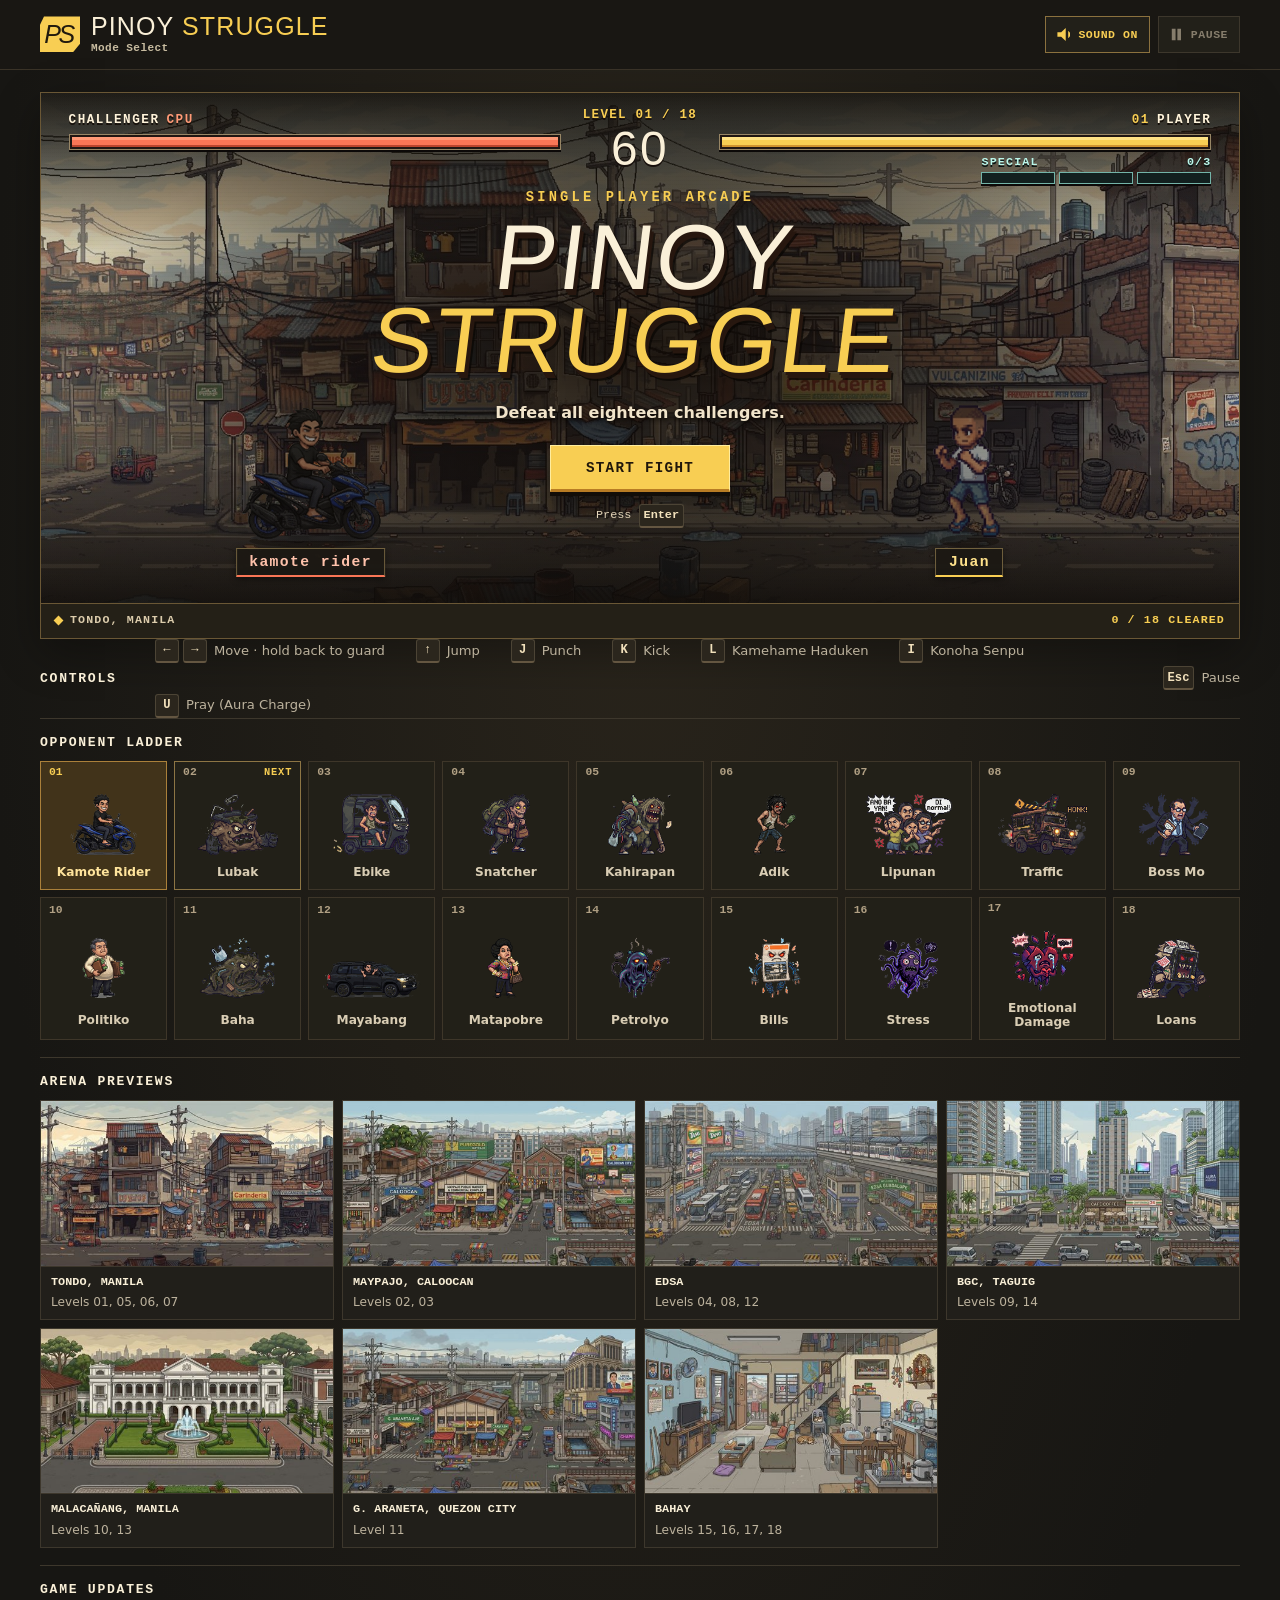
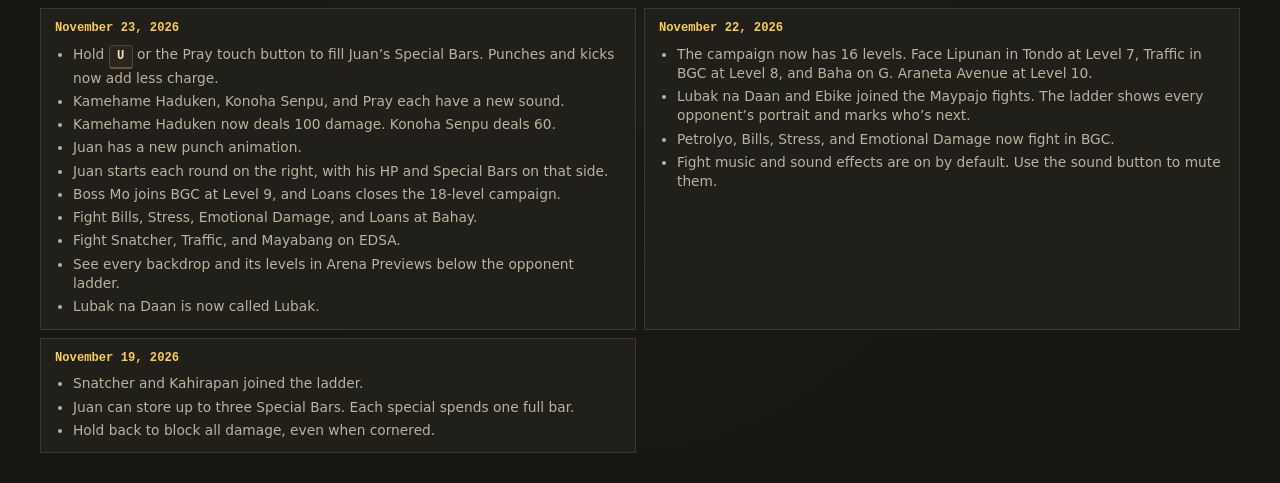
==== arena.html @ 5d008f51 "Add Survival mode and Monster and Map Dex" ====
<!doctype html>
<html lang="en">
<head>
  <meta charset="utf-8">
  <meta name="viewport" content="width=device-width, initial-scale=1">
  <meta name="theme-color" content="#171613">
  <!-- <meta name="description" content="A nine-stage arcade fighter set in Tondo, Manila."> -->
  <!-- JT-2026/11/19 - describe the ten stage campaign -->
  <!-- <meta name="description" content="A ten-stage arcade fighter set in Tondo, Manila."> -->
  <!-- JT-2026/11/19 - describe the eleven stage campaign -->
  <!-- <meta name="description" content="An eleven-stage arcade fighter set in Tondo, Manila."> -->
  <!-- JT-2026/11/22 - describe the thirteen stage campaign across metro manila -->
  <!-- <meta name="description" content="A thirteen-stage arcade fighter set in Metro Manila."> -->
  <!-- JT-2026/11/22 - describe the sixteen stage campaign -->
  <!-- <meta name="description" content="A sixteen-stage arcade fighter set in Metro Manila."> -->
  <!-- JT-2026/11/23 - describe the eighteen stage campaign -->
  <meta name="description" content="An eighteen-stage arcade fighter set in Metro Manila.">
  <!-- JT-2026/11/19 - show the new game name in the browser tab -->
  <!-- <title>Pinoy Struggle</title> -->
  <!-- JT-2026/11/23 - distinguish arena from the shared mode selection page -->
  <title>Pinoy Struggle Arena</title>
  <link rel="stylesheet" href="styles.css">
  <link rel="stylesheet" href="mode-select.css">
  <link rel="preload" as="image" href="assets/arcade/tondo_0.jpg">
  <script src="game.js" defer></script>
</head>
<body>
  <!-- JT-2026/11/19 - lay out the arcade arena, controls, and opponent ladder -->
  <header class="topbar">
    <div class="topbar-inner">
      <!-- <div class="brand"> -->
      <!-- JT-2026/11/23 - return to mode selection from the arena header -->
      <a class="brand mode-link" href="./index.html">
        <!-- JT-2026/11/19 - update the header name and initials -->
        <span class="brand-mark" aria-hidden="true">PS</span>
        <!-- <span>PINOY <strong>STRUGGLE</strong></span> -->
        <span>
          <span>PINOY <strong>STRUGGLE</strong></span>
          <span class="mode-link-label">Mode Select</span>
        </span>
      </a>
      <!-- </div> -->
      <div class="utilities">
        <!--
        <button class="utility" id="sound" type="button" aria-pressed="false">
          <span class="icon icon-sound" aria-hidden="true"></span>
          <span id="sound-label">Sound off</span>
        </button>
        -->
        <!-- JT-2026/11/22 - show sound as enabled when the game opens -->
        <button class="utility" id="sound" type="button" aria-pressed="true">
          <span class="icon icon-sound" aria-hidden="true"></span>
          <span id="sound-label">Sound on</span>
        </button>
        <button class="utility" id="pause" type="button" disabled>
          <span class="icon icon-pause" aria-hidden="true"></span>
          <span id="pause-label">Pause</span>
        </button>
      </div>
    </div>
  </header>

  <main class="arcade">
    <section class="cabinet" aria-label="Fight arena">
      <div class="arena" id="arena" data-mode="menu">
        <canvas id="fight" aria-hidden="true"></canvas>
        <div class="arena-shade" aria-hidden="true"></div>

        <div class="hud">
          <!-- <div class="fighter-hud"> -->
          <!-- JT-2026/11/23 - anchor juan's hud to his starting side -->
          <div class="fighter-hud player-hud">
            <div class="hud-heading"><span>01</span> PLAYER</div>
            <div class="health" id="player-health" role="meter" aria-label="Player health"
              aria-valuemin="0" aria-valuemax="100" aria-valuenow="100"><span></span></div>
            <!-- JT-2026/11/19 - show juan's super charge separately from his health -->
            <div class="super-hud">
              <!--
              <div class="super-label" aria-hidden="true"><span>SUPER</span><span id="super-readout">0%</span></div>
              <div class="super-meter" id="player-super" role="meter" aria-label="Juan's super charge"
                aria-valuemin="0" aria-valuemax="100" aria-valuenow="0"><span></span></div>
              -->
              <!-- JT-2026/11/19 - show three super segments and the number of casts ready -->
              <!--
              <div class="super-label" aria-hidden="true"><span>SUPER</span><span id="super-readout">0/3</span></div>
              <div class="super-meter" id="player-super" role="meter" aria-label="Juan's super charge"
              -->
              <!-- JT-2026/11/23 - rename the charge meter to special -->
              <div class="super-label" aria-hidden="true"><span>SPECIAL</span><span id="super-readout">0/3</span></div>
              <div class="super-meter" id="player-super" role="meter" aria-label="Juan's special charge"
                aria-valuemin="0" aria-valuemax="300" aria-valuenow="0">
                <span><span></span></span>
                <span><span></span></span>
                <span><span></span></span>
              </div>
            </div>
          </div>
          <div class="timer">
            <!-- <span class="stage-counter" id="stage-counter">LEVEL 01 / 09</span> -->
            <!-- JT-2026/11/19 - show the new level count in the initial hud -->
            <!-- <span class="stage-counter" id="stage-counter">LEVEL 01 / 10</span> -->
            <!-- JT-2026/11/19 - update the initial hud to eleven levels -->
            <!-- <span class="stage-counter" id="stage-counter">LEVEL 01 / 11</span> -->
            <!-- JT-2026/11/22 - start the hud at level one of thirteen -->
            <!-- <span class="stage-counter" id="stage-counter">LEVEL 01 / 13</span> -->
            <!-- JT-2026/11/22 - start the hud at level one of sixteen -->
            <!-- <span class="stage-counter" id="stage-counter">LEVEL 01 / 16</span> -->
            <!-- JT-2026/11/23 - start the hud at level one of eighteen -->
            <span class="stage-counter" id="stage-counter">LEVEL 01 / 18</span>
            <span class="seconds" id="seconds" aria-label="Seconds left">60</span>
          </div>
          <div class="fighter-hud enemy-hud">
            <div class="hud-heading">CHALLENGER <span>CPU</span></div>
            <div class="health" id="enemy-health" role="meter" aria-label="Opponent health"
              aria-valuemin="0" aria-valuemax="100" aria-valuenow="100"><span></span></div>
          </div>
        </div>

        <!-- JT-2026/11/19 - name the playable fighter juan -->
        <div class="nameplate" id="player-plate">Juan</div>
        <!-- <div class="nameplate enemy-plate" id="enemy-plate">kamote_rider</div> -->
        <!-- JT-2026/11/23 - show the readable kamote rider name before the game loads -->
        <div class="nameplate enemy-plate" id="enemy-plate">kamote rider</div>
        <div class="announcement" id="announcement" aria-hidden="true"></div>

        <div class="panel-wrap" id="panel-wrap">
          <div class="panel">
            <p class="eyebrow" id="panel-kicker">SINGLE PLAYER ARCADE</p>
            <!-- JT-2026/11/19 - show the new game name on the start screen -->
            <h1 class="panel-title" id="panel-title"><span>Pinoy</span> <strong>Struggle</strong></h1>
            <!-- <p class="panel-copy" id="panel-copy">Defeat all nine challengers.</p> -->
            <!-- JT-2026/11/19 - update the start screen objective -->
            <!-- <p class="panel-copy" id="panel-copy">Defeat all ten challengers.</p> -->
            <!-- JT-2026/11/19 - show the eleven challenger objective -->
            <!-- <p class="panel-copy" id="panel-copy">Defeat all eleven challengers.</p> -->
            <!-- JT-2026/11/22 - show the new number of challengers -->
            <!-- <p class="panel-copy" id="panel-copy">Defeat all thirteen challengers.</p> -->
            <!-- JT-2026/11/22 - show the sixteen challenger objective -->
            <!-- <p class="panel-copy" id="panel-copy">Defeat all sixteen challengers.</p> -->
            <!-- JT-2026/11/23 - show the eighteen challenger objective -->
            <p class="panel-copy" id="panel-copy">Defeat all eighteen challengers.</p>
            <button class="action-button" id="primary-action" type="button" disabled>Start fight</button>
            <p class="panel-hint" id="panel-hint">Press <kbd>Enter</kbd></p>
          </div>
        </div>
        <p class="sr-only" id="status" role="status" aria-live="polite"></p>
      </div>
      <div class="arena-strip">
        <!-- <span><i aria-hidden="true"></i> TONDO, MANILA</span> -->
        <!-- JT-2026/11/21 - show the location of the current backdrop -->
        <span><i aria-hidden="true"></i><span id="arena-location">TONDO, MANILA</span></span>
        <!-- <span id="cleared">0 / 9 CLEARED</span> -->
        <!-- JT-2026/11/19 - start progress at zero of ten cleared -->
        <!-- <span id="cleared">0 / 10 CLEARED</span> -->
        <!-- JT-2026/11/19 - initialize campaign progress for eleven opponents -->
        <!-- <span id="cleared">0 / 11 CLEARED</span> -->
        <!-- JT-2026/11/22 - initialize progress for thirteen opponents -->
        <!-- <span id="cleared">0 / 13 CLEARED</span> -->
        <!-- JT-2026/11/22 - initialize progress for sixteen opponents -->
        <!-- <span id="cleared">0 / 16 CLEARED</span> -->
        <!-- JT-2026/11/23 - initialize progress for eighteen opponents -->
        <span id="cleared">0 / 18 CLEARED</span>
      </div>
    </section>

    <section class="control-deck" aria-label="Game controls">
      <h2>Controls</h2>
      <ul class="key-guide">
        <!-- <li><kbd>←</kbd><kbd>→</kbd><span>Move</span></li> -->
        <!-- <li><kbd>↓</kbd><span>Guard</span></li> -->
        <!-- JT-2026/11/19 - show how movement activates guard -->
        <!-- <li><kbd>←</kbd><kbd>→</kbd><span>Move · back to guard</span></li> -->
        <!-- JT-2026/11/19 - tell keyboard players to hold back for guard -->
        <li><kbd>←</kbd><kbd>→</kbd><span>Move · hold back to guard</span></li>
        <li><kbd>↑</kbd><span>Jump</span></li>
        <li><kbd>J</kbd><span>Punch</span></li>
        <li><kbd>K</kbd><span>Kick</span></li>
        <!-- JT-2026/11/19 - list the special attack keys -->
        <!-- <li><kbd>L</kbd><span>Hadouken</span></li> -->
        <!-- <li><kbd>I</kbd><span>Shoryuken</span></li> -->
        <!-- JT-2026/11/19 - use the new special names in the keyboard controls -->
        <!-- <li><kbd>L</kbd><span>Energy Wave</span></li> -->
        <!-- <li><kbd>I</kbd><span>Super Upper Cut</span></li> -->
        <!-- JT-2026/11/23 - name the specials kamehame haduken and konoha senpu -->
        <li><kbd>L</kbd><span>Kamehame Haduken</span></li>
        <li><kbd>I</kbd><span>Konoha Senpu</span></li>
        <!-- JT-2026/11/23 - label the keyboard charge action as pray -->
        <li><kbd>U</kbd><span>Pray (Aura Charge)</span></li>
      </ul>
      <span class="pause-guide"><kbd>Esc</kbd> Pause</span>
      <div class="touch-controls" id="touch-controls" aria-label="Touch controls">
        <div class="touch-group">
          <button type="button" data-input="left" aria-label="Move left">←</button>
          <button type="button" data-input="right" aria-label="Move right">→</button>
          <button type="button" data-input="jump" aria-label="Jump">↑</button>
          <!-- JT-2026/11/23 - show pray with its aura charge description on touch screens -->
          <button type="button" data-input="auraCharge">Pray<br><small>(Aura Charge)</small></button>
        </div>
        <div class="touch-group">
          <!-- <button type="button" data-input="guard">Guard</button> -->
          <!-- JT-2026/11/19 - put both specials on the touch attack pad -->
          <button type="button" data-input="light">Punch</button>
          <button type="button" data-input="heavy">Kick</button>
          <!-- <button type="button" data-input="hadouken">Hadouken</button> -->
          <!-- <button type="button" data-input="shoryuken">Shoryuken</button> -->
          <!-- JT-2026/11/19 - use the new special names on the touch attack pad -->
          <!-- <button type="button" data-input="energyWave">Energy Wave</button> -->
          <!-- <button type="button" data-input="superUpperCut">Super Upper Cut</button> -->
          <!-- JT-2026/11/23 - fit the renamed specials on the touch buttons -->
          <button type="button" data-input="energyWave">Kamehame<br>Haduken</button>
          <button type="button" data-input="superUpperCut">Konoha<br>Senpu</button>
        </div>
        <!-- JT-2026/11/19 - explain guard on touch screens -->
        <!-- <p class="touch-hint">Move away from your opponent to guard.</p> -->
        <!-- JT-2026/11/19 - explain how to charge super on touch screens -->
        <!-- <p class="touch-hint">Move away to guard. Land punches and kicks to charge Super.</p> -->
        <!-- JT-2026/11/19 - explain hold back guard and super charge to touch players -->
        <!-- <p class="touch-hint">Hold back to guard, even at the wall. Land punches and kicks to charge Super.</p> -->
        <!-- JT-2026/11/23 - explain both ways to charge super on touch screens -->
        <p class="touch-hint">Hold back to guard, even at the wall. Hold Pray to fill the Special meter. Punches and kicks add a small amount.</p>
      </div>
    </section>

    <section class="ladder" aria-labelledby="ladder-title">
      <h2 id="ladder-title">Opponent ladder</h2>
      <ol id="roster" class="roster"></ol>
    </section>

    <!-- JT-2026/11/23 - place the arena previews between the ladder and game updates -->
    <section class="arena-previews" aria-labelledby="arena-previews-title">
      <h2 id="arena-previews-title">Arena Previews</h2>
      <ul id="arena-gallery" class="arena-gallery"></ul>
    </section>

    <!-- JT-2026/11/22 - show players the latest game changes below the ladder -->
    <section class="game-updates" aria-labelledby="updates-title">
      <h2 id="updates-title">Game Updates</h2>
      <div class="update-entries">
        <!-- JT-2026/11/23 - announce the hero and opponent updates -->
        <article class="update-entry">
          <h3><time datetime="2026-11-23">November 23, 2026</time></h3>
          <ul>
            <li>Hold <kbd>U</kbd> or the Pray touch button to fill Juan’s Special Bars. Punches and kicks now add less charge.</li>
            <li>Kamehame Haduken, Konoha Senpu, and Pray each have a new sound.</li>
            <li>Kamehame Haduken now deals 100 damage. Konoha Senpu deals 60.</li>
            <li>Juan has a new punch animation.</li>
            <li>Juan starts each round on the right, with his HP and Special Bars on that side.</li>
            <li>Boss Mo joins BGC at Level 9, and Loans closes the 18-level campaign.</li>
            <li>Fight Bills, Stress, Emotional Damage, and Loans at Bahay.</li>
            <li>Fight Snatcher, Traffic, and Mayabang on EDSA.</li>
            <li>See every backdrop and its levels in Arena Previews below the opponent ladder.</li>
            <li>Lubak na Daan is now called Lubak.</li>
          </ul>
        </article>
        <article class="update-entry">
          <h3><time datetime="2026-11-22">November 22, 2026</time></h3>
          <ul>
            <li>The campaign now has 16 levels. Face Lipunan in Tondo at Level 7, Traffic in BGC at Level 8, and Baha on G. Araneta Avenue at Level 10.</li>
            <li>Lubak na Daan and Ebike joined the Maypajo fights. The ladder shows every opponent’s portrait and marks who’s next.</li>
            <li>Petrolyo, Bills, Stress, and Emotional Damage now fight in BGC.</li>
            <li>Fight music and sound effects are on by default. Use the sound button to mute them.</li>
          </ul>
        </article>
        <article class="update-entry">
          <h3><time datetime="2026-11-19">November 19, 2026</time></h3>
          <ul>
            <li>Snatcher and Kahirapan joined the ladder.</li>
            <!-- <li>Land punches and kicks to fill up to three Super Bars. Energy Wave and Super Upper Cut each spend one full bar.</li> -->
            <!-- JT-2026/11/23 - describe the three bar update with the current controls -->
            <li>Juan can store up to three Special Bars. Each special spends one full bar.</li>
            <li>Hold back to block all damage, even when cornered.</li>
          </ul>
        </article>
      </div>
    </section>
  </main>
</body>
</html>
---- styles.css ----
/* JT-2026/11/19 - style the arcade cabinet, match hud, and responsive controls */
:root {
  color-scheme: dark;
  --page: #171613;
  --surface: #211f1a;
  --line: #3d372c;
  --yellow: #f8ce53;
  --paper: #faf0d8;
  --muted: #bcb29d;
  --red: #fa7656;
  --display: Impact, "Arial Narrow", "Franklin Gothic Demi Cond", sans-serif;
  --mono: "Cascadia Mono", "SFMono-Regular", Consolas, monospace;
}

*, *::before, *::after { box-sizing: border-box; }
[hidden] { display: none !important; }

body {
  min-width: 300px;
  margin: 0;
  background: radial-gradient(ellipse at 50% 25%, #29241b, transparent 72%), var(--page);
  color: var(--paper);
  font: 400 16px/1.4 "Segoe UI", system-ui, sans-serif;
}

button { color: inherit; font: inherit; cursor: pointer; }
button:disabled { cursor: default; }
button:focus-visible { outline: 2px solid var(--paper); outline-offset: 4px; }

.sr-only {
  position: absolute;
  width: 1px;
  height: 1px;
  overflow: hidden;
  clip-path: inset(50%);
  white-space: nowrap;
}

.topbar { border-bottom: 1px solid #3a3327; background: #191713; }
.topbar-inner, .arcade { width: min(100% - 80px, 1320px); margin-inline: auto; }
.topbar-inner {
  min-height: 69px;
  display: flex;
  align-items: center;
  justify-content: space-between;
  gap: 12px;
}

.brand {
  display: flex;
  align-items: center;
  gap: 11px;
  font: 400 25px/1 var(--display);
  letter-spacing: .045em;
}

.brand strong { color: var(--yellow); font-weight: inherit; }
.brand-mark {
  display: grid;
  place-items: center;
  width: 40px;
  height: 36px;
  padding-right: 3px;
  background: var(--yellow);
  color: #211a0e;
  clip-path: polygon(10% 0, 100% 0, 100% 76%, 82% 100%, 0 100%, 0 23%);
  font-style: italic;
  letter-spacing: -.1em;
}

.utilities { display: flex; gap: 8px; }
.utility {
  min-height: 37px;
  display: flex;
  align-items: center;
  gap: 8px;
  padding: 0 11px;
  border: 1px solid var(--line);
  background: #222019;
  color: var(--paper);
  font: 700 .72rem/1 var(--mono);
  letter-spacing: .045em;
  text-transform: uppercase;
}

.utility:hover:not(:disabled), .utility[aria-pressed="true"] { border-color: #8b713e; color: var(--yellow); }
.utility:disabled { color: #867d6c; }
.icon { display: inline-block; width: 13px; height: 13px; flex: none; background: currentColor; }
.icon-pause { clip-path: polygon(15% 5%, 44% 5%, 44% 95%, 15% 95%, 15% 5%, 58% 5%, 86% 5%, 86% 95%, 58% 95%, 58% 5%); }
.icon-sound { clip-path: polygon(0 32%, 29% 32%, 70% 0, 70% 100%, 29% 68%, 0 68%); }
#sound[aria-pressed="true"] .icon-sound {
  clip-path: polygon(0 32%, 29% 32%, 64% 0, 64% 100%, 29% 68%, 0 68%, 0 32%, 83% 21%, 100% 40%, 100% 60%, 83% 79%, 83% 21%);
}

.arcade { padding-block: 22px 30px; }
.cabinet { border: 1px solid #6a5735; box-shadow: 0 14px 42px #0005; }
.arena {
  position: relative;
  isolation: isolate;
  overflow: hidden;
  aspect-ratio: 2.35;
  background: #29251d url("assets/arcade/tondo_0.jpg") center center / cover no-repeat;
  container-type: inline-size;
}

/* JT-2026/11/21 - show the malacaniang image for its assigned opponents */
.arena[data-backdrop="malacaniang"] {
  background-image: url("assets/arcade/malacaniang_0.jpg"), url("assets/arcade/tondo_0.jpg");
}

/* JT-2026/11/22 - keep the maypajo road visible at the fighters' feet */
.arena[data-backdrop="maypajo"] {
  background-image: url("assets/arcade/maypajo_0.jpg"), url("assets/arcade/tondo_0.jpg");
  background-position: center bottom, center center;
}

/* JT-2026/11/22 - align the bgc street beneath the fighters */
.arena[data-backdrop="bgc"] {
  background-image: url("assets/arcade/bgc_0.jpg"), url("assets/arcade/tondo_0.jpg");
  background-position: center bottom, center center;
}

/* JT-2026/11/22 - position the g araneta road under the fighters */
.arena[data-backdrop="g_araneta"] {
  background-image: url("assets/arcade/g_araneta_0.jpg"), url("assets/arcade/tondo_0.jpg");
  background-position: center bottom, center center;
}

/* JT-2026/11/23 - keep the floor visible for fights at bahay */
.arena[data-backdrop="bahay"] {
  background-image: url("assets/arcade/bahay_0.jpg"), url("assets/arcade/tondo_0.jpg");
  background-position: center bottom, center center;
}

/* JT-2026/11/23 - anchor the edsa roadway beneath the fighters */
.arena[data-backdrop="edsa"] {
  background-image: url("assets/arcade/edsa_0.jpg"), url("assets/arcade/tondo_0.jpg");
  background-position: center bottom, center center;
}

#fight, .arena-shade, .panel-wrap { position: absolute; inset: 0; width: 100%; height: 100%; }
#fight { display: block; }
.arena-shade {
  pointer-events: none;
  background: linear-gradient(#120e09e8 0%, #120e09ad 9%, transparent 31%, transparent 70%, #100d0adf 100%);
}

.arena-shade::after {
  content: "";
  position: absolute;
  inset: 0;
  background: repeating-linear-gradient(transparent 0 3px, #1210091a 4px);
  opacity: .42;
}

.hud {
  position: absolute;
  z-index: 2;
  inset: 16px clamp(13px, 2.3cqw, 32px) auto;
  display: grid;
  grid-template-columns: minmax(0, 1fr) auto minmax(0, 1fr);
  gap: clamp(8px, 1.8cqw, 25px);
  align-items: start;
  pointer-events: none;
}

.fighter-hud { padding-top: 5px; }
/* JT-2026/11/23 - align the hud with the fighters' starting sides */
.hud > .enemy-hud { order: -1; }
.hud > .player-hud { order: 1; }
.hud-heading {
  display: flex;
  align-items: center;
  gap: 7px;
  margin-bottom: 7px;
  color: #fff4db;
  font: 800 .79rem/1 var(--mono);
  letter-spacing: .12em;
  text-shadow: 0 2px #17110b;
}

.hud-heading span { color: var(--yellow); }
/* .enemy-hud .hud-heading { justify-content: flex-end; } */
/* JT-2026/11/23 - align the player label with the right edge */
.player-hud .hud-heading { justify-content: flex-end; }
.enemy-hud .hud-heading span { color: #ff9a77; }

.health {
  height: clamp(12px, 1.38cqw, 19px);
  padding: 2px;
  border: 1px solid #d9c292a6;
  background: #201612;
  box-shadow: 0 2px 0 #0c0908;
}

.health > span {
  display: block;
  width: 100%;
  height: 100%;
  background: linear-gradient(#ffe285 0 27%, #f8ce53 27% 80%, #cf9330 80% 100%);
  transform: scaleX(var(--hp, 1));
  /* transform-origin: left center; */
  /* JT-2026/11/23 - anchor juan's health fill to the right edge */
  transform-origin: right center;
  transition: transform .15s linear;
}

.enemy-hud .health > span {
  background: linear-gradient(#ff9a77 0 27%, #fa7656 27% 80%, #ba452e 80% 100%);
  /* transform-origin: right center; */
  /* JT-2026/11/23 - anchor the opponent's health fill to the left edge */
  transform-origin: left center;
}

/* JT-2026/11/19 - distinguish super charge from health and highlight a full bar */
/* .super-hud { width: min(100%, 230px); margin-top: 7px; } */
/* JT-2026/11/23 - line up juan's super meter with his health bar */
.super-hud { width: min(100%, 230px); margin-top: 7px; margin-inline-start: auto; }
.super-label {
  display: flex;
  justify-content: space-between;
  gap: 5px;
  margin-bottom: 3px;
  color: #bbf7eb;
  font: 800 clamp(.56rem, 1cqw, .73rem)/1 var(--mono);
  letter-spacing: .1em;
  text-shadow: 0 2px #091514;
}

/*
.super-meter {
  height: clamp(8px, 1cqw, 13px);
  padding: 1px;
  border: 1px solid #73b4a8;
  background: #12201f;
  box-shadow: 0 2px 0 #0c0908;
}

.super-meter > span {
  display: block;
  height: 100%;
  background: linear-gradient(#c9fff0 0 32%, #4cddcb 32% 82%, #188f88 82% 100%);
  transform: scaleX(var(--super, 0));
  transform-origin: left center;
  transition: transform .15s linear;
}

.super-meter[aria-valuenow="100"] { border-color: #c9fff0; box-shadow: 0 0 9px #4cddcb99; }
*/
/* JT-2026/11/19 - show three independently filled segments in juan's super meter */
.super-meter {
  display: grid;
  grid-template-columns: repeat(3, minmax(0, 1fr));
  gap: 4px;
  height: clamp(8px, 1cqw, 13px);
}

.super-meter > span {
  --segment-offset: 0;
  padding: 1px;
  border: 1px solid #73b4a8;
  background: #12201f;
  box-shadow: 0 2px 0 #0c0908;
}

.super-meter > span:nth-child(2) { --segment-offset: 1; }
.super-meter > span:nth-child(3) { --segment-offset: 2; }

.super-meter > span > span {
  display: block;
  height: 100%;
  background: linear-gradient(#c9fff0 0 32%, #4cddcb 32% 82%, #188f88 82% 100%);
  transform: scaleX(clamp(0, calc(var(--super, 0) - var(--segment-offset)), 1));
  transform-origin: left center;
  transition: transform .15s linear;
}

.super-meter[aria-valuenow="300"] > span { border-color: #c9fff0; box-shadow: 0 0 9px #4cddcb99; }

.timer {
  min-width: clamp(69px, 8cqw, 108px);
  text-align: center;
  font-variant-numeric: tabular-nums;
  text-shadow: 0 2px #18100c;
}

.stage-counter {
  display: block;
  color: var(--yellow);
  font: 700 clamp(.57rem, 1.05cqw, .82rem)/1.1 var(--mono);
  letter-spacing: .1em;
  white-space: nowrap;
}

.seconds {
  display: block;
  margin-top: 2px;
  color: var(--paper);
  font: 400 clamp(27px, 4cqw, 52px)/1 var(--display);
  letter-spacing: .05em;
}

.seconds.urgent { color: #ff9473; }
.nameplate {
  position: absolute;
  z-index: 2;
  bottom: 5%;
  left: var(--position);
  transform: translateX(-50%);
  width: max-content;
  max-width: 45%;
  /* --position: 23%; */
  /* JT-2026/11/23 - show juan's nameplate on the right before gameplay starts */
  --position: 77%;
  border: 1px solid #71613e;
  border-bottom: 2px solid var(--yellow);
  padding: .33em .85em;
  background: #1c1813ec;
  box-shadow: 0 2px 7px #0007;
  color: #ffe28b;
  font: 700 clamp(.65rem, 1.26cqw, .92rem)/1.15 var(--mono);
  letter-spacing: .095em;
  text-align: center;
  pointer-events: none;
}

/* .enemy-plate { --position: 77%; border-bottom-color: var(--red); color: #ffc2ab; } */
/* JT-2026/11/23 - show the opponent's nameplate on the left before gameplay starts */
.enemy-plate { --position: 23%; border-bottom-color: var(--red); color: #ffc2ab; }
.panel-wrap {
  z-index: 1;
  display: grid;
  place-items: center;
  padding: 56px 8px 32px;
  background: radial-gradient(ellipse at 50% 50%, #100a05e0 3%, #120e089c 38%, #120e0830 68%, #120e0814);
}

.panel { text-align: center; }
.eyebrow {
  margin: 0 0 11px;
  color: var(--yellow);
  font: 700 clamp(.6rem, 1.2cqw, .86rem)/1 var(--mono);
  letter-spacing: .23em;
}

.panel-title {
  margin: 0;
  color: var(--paper);
  font: 400 clamp(35px, 7.7cqw, 103px)/.9 var(--display);
  letter-spacing: .025em;
  text-transform: uppercase;
  transform: skewX(-7deg);
  text-shadow: 2px 3px #27170f, 4px 6px #27170f, 6px 8px #080603b5;
}

.panel-title span, .panel-title strong { display: block; }
.panel-title strong { color: var(--yellow); font-weight: inherit; }
.panel-copy { margin: 20px 0 21px; color: #f1e4ca; font-weight: 600; text-shadow: 0 2px 4px #090602; }
.action-button {
  min-width: 180px;
  min-height: 47px;
  border: 1px solid #ffed9e;
  border-bottom: 3px solid #b87c24;
  padding: 0 24px;
  background: var(--yellow);
  color: #20170b;
  box-shadow: 0 4px 0 #120d08, 0 8px 24px #0006;
  font: 900 .89rem/1 var(--mono);
  letter-spacing: .09em;
  text-transform: uppercase;
}

.action-button:hover:not(:disabled) { background: #ffe186; }
.action-button:active:not(:disabled) { transform: translateY(2px); box-shadow: 0 2px 0 #120d08; }
.action-button:disabled { filter: saturate(.2); }
.panel-hint { margin: 12px 0 0; color: #e6d8bb; font: .74rem/1 var(--mono); }
.panel-hint kbd { font-size: inherit; }
.arena:not([data-mode="menu"]) .panel-title { font-size: clamp(29px, 6.1cqw, 80px); }

.announcement {
  position: absolute;
  z-index: 3;
  top: 44%;
  left: 50%;
  color: var(--yellow);
  font: 400 clamp(37px, 7.2cqw, 101px)/1 var(--display);
  text-shadow: 3px 4px #321b0c, 6px 7px #0d0a08;
  transform: translate(-50%, -50%) skewX(-8deg);
  white-space: nowrap;
  pointer-events: none;
}

.arena-strip {
  position: relative;
  display: flex;
  justify-content: space-between;
  align-items: center;
  gap: 12px;
  min-height: 35px;
  padding: 0 14px;
  border-top: 1px solid #6a5735;
  background: #242017;
  color: #dcccac;
  font: 700 .73rem/1 var(--mono);
  letter-spacing: .095em;
}

.arena-strip > span:first-child { display: flex; align-items: center; gap: 8px; }
.arena-strip i { width: 7px; height: 7px; transform: rotate(45deg); background: var(--yellow); }
.arena-strip > span:last-child { color: var(--yellow); }
.control-deck {
  display: flex;
  align-items: center;
  gap: clamp(18px, 3vw, 48px);
  min-height: 63px;
  border-bottom: 1px solid var(--line);
}

/*
.control-deck h2, .ladder h2 {
  margin: 0;
  font: 800 .82rem/1 var(--mono);
  letter-spacing: .13em;
  text-transform: uppercase;
}
*/
/* JT-2026/11/22 - match the game updates heading to the existing section labels */
/*
.control-deck h2, .ladder h2, .game-updates h2 {
  margin: 0;
  font: 800 .82rem/1 var(--mono);
  letter-spacing: .13em;
  text-transform: uppercase;
}
*/
/* JT-2026/11/23 - match the arena previews heading to the existing sections */
.control-deck h2, .ladder h2, .arena-previews h2, .game-updates h2 {
  margin: 0;
  font: 800 .82rem/1 var(--mono);
  letter-spacing: .13em;
  text-transform: uppercase;
}

.key-guide, .roster { list-style: none; margin: 0; padding: 0; }
.key-guide { display: flex; flex-wrap: wrap; gap: clamp(14px, 2.4vw, 31px); }
.key-guide li, .pause-guide {
  display: flex;
  align-items: center;
  gap: 4px;
  color: var(--muted);
  font-size: .82rem;
}

.key-guide li span, .pause-guide { gap: 7px; }
.key-guide li span { margin-left: 3px; }
.pause-guide { margin-left: auto; }
kbd {
  display: inline-grid;
  min-width: 24px;
  min-height: 24px;
  place-items: center;
  padding: 2px 4px;
  border: 1px solid #4c4435;
  border-bottom: 2px solid #645641;
  border-radius: 3px;
  background: #2b261d;
  color: #f2e1bc;
  font: 700 .76rem/1 var(--mono);
}

.touch-controls { display: none; }

/* JT-2026/11/22 - keep dated update entries readable across screen sizes */
/* .game-updates { margin-top: 17px; padding-top: 17px; border-top: 1px solid var(--line); } */
/* .game-updates h2 { margin-bottom: 12px; } */
/* JT-2026/11/23 - separate the preview gallery and updates with matching spacing */
.arena-previews, .game-updates { margin-top: 17px; padding-top: 17px; border-top: 1px solid var(--line); }
.arena-previews h2, .game-updates h2 { margin-bottom: 12px; }
.update-entries {
  display: grid;
  grid-template-columns: repeat(auto-fit, minmax(min(100%, 25rem), 1fr));
  gap: 8px;
}
.update-entry {
  border: 1px solid var(--line);
  padding: 12px 14px;
  background: var(--surface);
}
.update-entry h3 { margin: 0; color: var(--yellow); font: 700 .76rem/1.3 var(--mono); }
.update-entry ul { margin: 8px 0 0; padding-inline-start: 18px; color: var(--muted); font-size: .86rem; }
.update-entry li + li { margin-top: 4px; }

/* JT-2026/11/23 - keep arena thumbnails and level captions readable on phones and desktops */
.arena-gallery {
  display: grid;
  grid-template-columns: repeat(auto-fill, minmax(min(42%, 15rem), 1fr));
  gap: 8px;
  margin: 0;
  padding: 0;
  list-style: none;
}
.arena-gallery li { border: 1px solid var(--line); background: var(--surface); }
.arena-gallery img { display: block; width: 100%; height: auto; aspect-ratio: 16 / 9; }
.arena-caption { padding: 8px 10px; border-top: 1px solid var(--line); }
.arena-caption h3 { margin: 0; color: var(--paper); font: 700 .74rem/1.3 var(--mono); }
.arena-caption p { margin: 4px 0 0; color: var(--muted); font-size: .76rem; }

.ladder { padding-top: 17px; }
.ladder h2 { margin-bottom: 12px; }
/* .roster { display: grid; grid-template-columns: repeat(9, minmax(0, 1fr)); gap: 5px; } */
/* JT-2026/11/19 - fit all ten levels in the desktop ladder */
/* .roster { display: grid; grid-template-columns: repeat(10, minmax(0, 1fr)); gap: 5px; } */
/* JT-2026/11/19 - fit eleven levels in the desktop ladder */
/*
.roster { display: grid; grid-template-columns: repeat(11, minmax(0, 1fr)); gap: 5px; }
.roster li {
  display: grid;
  grid-template-columns: auto 1fr;
  align-items: center;
  gap: 6px;
  min-height: 43px;
  border: 1px solid #3e3629;
  padding: 6px 8px;
  background: #222018;
  color: #d9cdb4;
  font-size: .76rem;
  font-weight: 700;
  line-height: 1.1;
}

.roster .level-number { color: #b1a084; font: 700 .71rem/1 var(--mono); }
.roster-name { text-transform: capitalize; }
*/
/* JT-2026/11/22 - give each opponent a readable portrait card */
/* .roster { display: grid; grid-template-columns: repeat(7, minmax(0, 1fr)); gap: 7px; } */
/* JT-2026/11/22 - fit sixteen portraits in two desktop rows */
/* .roster { display: grid; grid-template-columns: repeat(8, minmax(0, 1fr)); gap: 7px; } */
/* JT-2026/11/23 - fit eighteen opponents in two desktop rows */
.roster { display: grid; grid-template-columns: repeat(9, minmax(0, 1fr)); gap: 7px; }
.roster li {
  display: grid;
  align-items: center;
  gap: 5px;
  border: 1px solid #3e3629;
  padding: 5px 8px 9px;
  background: #222018;
  color: #d9cdb4;
  font: 700 .76rem/1.15 "Segoe UI", system-ui, sans-serif;
  text-align: center;
}

.roster .level-number {
  justify-self: start;
  color: #b1a084;
  font: 700 .71rem/1 var(--mono);
}

.roster-preview {
  display: block;
  width: 100%;
  height: clamp(50px, 7vw, 78px);
  object-fit: contain;
  object-position: center bottom;
}

.roster-name { text-transform: capitalize; }
.roster-next {
  display: none;
  color: var(--yellow);
  font: 700 .65rem/1 var(--mono);
  text-transform: uppercase;
  letter-spacing: .08em;
}

.roster li.is-next { border-color: #8d7544; }
.roster li.is-next .roster-next { display: block; grid-row: 1; grid-column: 1; justify-self: end; }
.roster li .level-number { grid-row: 1; grid-column: 1; }
.roster li[aria-current="step"] { border-color: #aa803a; background: #41331a; color: #ffe49c; }
.roster li[aria-current="step"] .level-number, .roster li.is-cleared .level-number { color: var(--yellow); }
.roster li.is-cleared { border-color: #655334; }

/* JT-2026/11/19 - give opponent names more room on narrower screens */
@media (max-width: 1150px) {
  /* .roster { grid-template-columns: repeat(6, minmax(0, 1fr)); } */
  /* JT-2026/11/22 - keep portrait cards wide enough on smaller displays */
  /* .roster { grid-template-columns: repeat(5, minmax(0, 1fr)); } */
  /* JT-2026/11/22 - fit the expanded ladder in four rows on tablets */
  .roster { grid-template-columns: repeat(4, minmax(0, 1fr)); }
}

@media (max-width: 1050px) {
  .topbar-inner, .arcade { width: calc(100% - 44px); }
  /* JT-2026/11/19 - keep longer enemy names readable in two rows */
  /* .roster { grid-template-columns: repeat(5, minmax(0, 1fr)); } */
  .roster li { padding-inline: 5px; }
}

@media (max-width: 880px) {
  .arena { aspect-ratio: 2.01; }
  /* .roster { grid-template-columns: repeat(5, minmax(0, 1fr)); } */
}

@media (max-width: 680px) {
  .topbar-inner, .arcade { width: calc(100% - 22px); }
  .topbar-inner { min-height: 57px; }
  .brand { gap: 7px; font-size: clamp(16px, 4.2vw, 22px); }
  .brand-mark { width: 30px; height: 28px; }
  .utility { min-height: 34px; gap: 5px; padding-inline: 7px; font-size: .62rem; }
  .utilities { gap: 4px; }
  .icon { width: 11px; height: 11px; }
  .arcade { padding-block: 12px 20px; }
  .arena { aspect-ratio: 1.18; min-height: 279px; }
  .hud { top: 10px; }
  .hud-heading { gap: 4px; margin-bottom: 5px; font-size: .58rem; letter-spacing: .035em; }
  .enemy-plate { letter-spacing: .035em; }
  .panel-wrap { padding-top: 49px; padding-bottom: 24px; }
  .panel-copy { margin: 13px 0 15px; font-size: .86rem; }
  .action-button { min-width: 134px; min-height: 39px; padding-inline: 12px; font-size: .75rem; }
  .panel-hint { margin-top: 8px; }
  .arena-strip { min-height: 30px; padding-inline: 9px; font-size: .64rem; }
  .control-deck { flex-wrap: wrap; gap: 10px; padding-block: 12px; }
  .control-deck h2 { font-size: .74rem; }
  .key-guide { gap: 8px 13px; }
  .key-guide li, .pause-guide { font-size: .73rem; }
  .pause-guide { display: none; }
  .roster { grid-template-columns: repeat(3, minmax(0, 1fr)); }
}

@media (pointer: coarse), (max-width: 680px) {
  /* .touch-controls, .touch-group { display: flex; justify-content: space-between; gap: 5px; } */
  /* .touch-controls { width: 100%; } */
  /* JT-2026/11/19 - fit the direction and four attack buttons on narrow screens */
  .touch-controls {
    display: grid;
    grid-template-columns: auto auto;
    justify-content: space-between;
    gap: 8px;
    width: 100%;
  }
  .touch-group { display: grid; grid-template-columns: repeat(2, minmax(43px, 1fr)); gap: 5px; }
  .touch-group button[data-input="jump"] { grid-area: 1 / 1 / 2 / 3; justify-self: center; }
  .touch-hint { grid-column: 1 / -1; margin: 0; color: var(--muted); font-size: .82rem; }
  .touch-controls button {
    min-width: 43px;
    min-height: 43px;
    border: 1px solid #6c5a36;
    border-bottom: 3px solid #6c5a36;
    border-radius: 3px;
    padding-inline: clamp(5px, 1.4vw, 13px);
    background: #2b251a;
    touch-action: none;
    user-select: none;
    font: 750 .74rem/1 var(--mono);
  }
  /* .touch-controls button[data-input="light"], .touch-controls button[data-input="heavy"] { color: #ffe091; } */
  /* JT-2026/11/19 - color the special buttons like the other attacks */
  /* .touch-controls button:is([data-input="light"], [data-input="heavy"], [data-input="hadouken"], [data-input="shoryuken"]) { */
  /* JT-2026/11/19 - apply attack button styling to the renamed specials */
  .touch-controls button:is([data-input="light"], [data-input="heavy"], [data-input="energyWave"], [data-input="superUpperCut"]) {
    color: #ffe091;
  }
  /* JT-2026/11/23 - give the hold to charge control space beneath movement */
  .touch-group button[data-input="auraCharge"] { grid-column: 1 / -1; }
  .touch-controls button.is-held { background: #f8ce53; color: #20170b; }
}

@media (pointer: coarse) {
  .key-guide, .pause-guide, .panel-hint { display: none; }
  .control-deck { flex-wrap: wrap; padding-block: 12px; gap: 10px; }
}

@media (prefers-reduced-motion: reduce) {
  /* .health > span { transition: none; } */
  /* JT-2026/11/19 - respect reduced motion for both fight meters */
  /* .health > span, .super-meter > span { transition: none; } */
  /* JT-2026/11/19 - respect reduced motion for the segmented fill */
  .health > span, .super-meter > span > span { transition: none; }
}
---- mode-select.css ----
/* JT-2026/11/23 - share the return link between the two standalone game pages */
.mode-link { color: inherit; text-decoration: none; }
.mode-link:focus-visible { outline: 2px solid #f6e7c8; outline-offset: 4px; }
.mode-link-label {
  display: block;
  margin-top: 4px;
  color: #c9bda1;
  font: 700 .69rem/1 "Cascadia Mono", Consolas, monospace;
  letter-spacing: .04em;
}
.mode-link:hover .mode-link-label { color: #ffe29a; text-decoration: underline; }

/* JT-2026/11/23 - give arena and survival a shared arcade selection screen */
.mode-home {
  color-scheme: dark;
  margin: 0;
  min-height: 100vh;
  background: radial-gradient(ellipse at 50% 10%, #30291e 0%, #1b1a18 54%, #111211 100%);
  color: #faf0d9;
  font: 400 16px/1.45 system-ui, sans-serif;
  --mode-gold: #f5c65d;
  --mode-display: Impact, "Arial Narrow", "Franklin Gothic Demi Cond", sans-serif;
  --mode-mono: "Cascadia Mono", "SFMono-Regular", Consolas, monospace;
}
.mode-home *, .mode-home *::before, .mode-home *::after { box-sizing: border-box; }
.mode-shell {
  width: min(calc(100% - 72px), 1120px);
  margin-inline: auto;
  padding: clamp(26px, 6vh, 64px) 0 44px;
}
.mode-brand {
  display: flex;
  align-items: center;
  gap: 11px;
  padding-bottom: 15px;
  border-bottom: 1px solid #5c4c32;
  font: 400 clamp(19px, 2vw, 26px)/1 var(--mode-display);
  letter-spacing: .075em;
  text-transform: uppercase;
}
.mode-mark {
  width: 38px;
  height: 34px;
  display: grid;
  place-items: center;
  padding-right: 3px;
  background: var(--mode-gold);
  color: #241b0f;
  clip-path: polygon(12% 0, 100% 0, 100% 77%, 80% 100%, 0 100%, 0 22%);
  font-style: italic;
  letter-spacing: -.1em;
}
.mode-brand strong, .mode-shell h1 strong { color: var(--mode-gold); font-weight: inherit; }
.mode-shell h1 {
  margin: clamp(23px, 5vw, 43px) 0 clamp(20px, 3vw, 30px);
  font: 400 clamp(3.25rem, 7vw, 6rem)/.98 var(--mode-display);
  letter-spacing: .035em;
  text-transform: uppercase;
}
.mode-grid { display: grid; grid-template-columns: repeat(2, minmax(0, 1fr)); gap: clamp(12px, 2.2vw, 23px); }
.mode-card {
  position: relative;
  isolation: isolate;
  min-height: clamp(340px, 35vw, 444px);
  display: grid;
  align-items: end;
  overflow: hidden;
  padding: clamp(20px, 3.8vw, 34px);
  border: 1px solid #826b45;
  background: #29251d;
  color: #fff4dc;
  box-shadow: 0 18px 42px #0005;
  text-decoration: none;
  --mode-accent: #ffd373;
}
.survival-card { border-color: #577d71; background: #26322d; --mode-accent: #a4edda; }
.mode-card::after {
  content: "";
  position: absolute;
  z-index: -1;
  inset: 0;
  background: linear-gradient(0deg, #161510 1%, #191814f3 24%, #211d16a6 52%, #211d1620 79%);
}
.survival-card::after {
  background: linear-gradient(0deg, #141917 1%, #161c19f0 24%, #1729229e 52%, #19282112 79%);
}
.mode-card img {
  position: absolute;
  z-index: -2;
  width: 100%;
  height: 100%;
  inset: 0;
  object-fit: cover;
  object-position: center;
  transition: transform .25s ease;
}
.mode-card:hover, .mode-card:focus-visible { border-color: var(--mode-accent); }
.mode-card:focus-visible { outline: 2px solid var(--mode-accent); outline-offset: 4px; }
.mode-card:hover img { transform: scale(1.035); }
.mode-card h2 {
  margin: 0;
  font: 400 clamp(2.9rem, 6vw, 5.35rem)/.93 var(--mode-display);
  letter-spacing: .04em;
  text-shadow: 0 3px #171610;
  text-transform: uppercase;
}
.mode-card p { max-width: 34ch; margin: 12px 0 17px; color: #f1e6d0; }
.mode-action {
  display: inline-flex;
  align-items: center;
  min-height: 42px;
  padding: 9px 15px;
  border: 1px solid var(--mode-accent);
  color: #182018;
  background: var(--mode-accent);
  font: 800 .86rem/1 var(--mode-mono);
  text-transform: uppercase;
  letter-spacing: .035em;
}
@media (max-width: 680px) {
  .mode-shell { width: calc(100% - 24px); padding-top: 23px; }
  .mode-grid { grid-template-columns: minmax(0, 1fr); }
  .mode-card { min-height: clamp(255px, 59vw, 335px); }
  .mode-card h2 { font-size: clamp(2.65rem, 10vw, 4rem); }
}
@media (prefers-reduced-motion: reduce) {
  .mode-card img { transition: none; }
}

/* JT-2026/11/23 - give the dex a compact browsing card below the game modes */
.dex-card {
  grid-column: 1 / -1;
  grid-template-columns: minmax(0, 1fr) auto;
  align-items: center;
  gap: 14px;
  min-height: 0;
  padding: clamp(16px, 2.4vw, 28px);
  border-color: #645e48;
  background: #24241d;
  --mode-accent: #e8d09a;
}
.dex-card img { inset: 0 0 0 auto; width: 55%; }
.dex-card::after { background: linear-gradient(90deg, #222019 45%, #222019ad 71%, #2220193b); }
.dex-card h2 { font-size: clamp(2rem, 4vw, 3.1rem); }
.dex-card p { max-width: none; margin: 6px 0 0; }

@media (max-width: 480px) {
  .dex-card { grid-template-columns: minmax(0, 1fr); justify-items: start; }
  .dex-card img { width: 68%; }
}
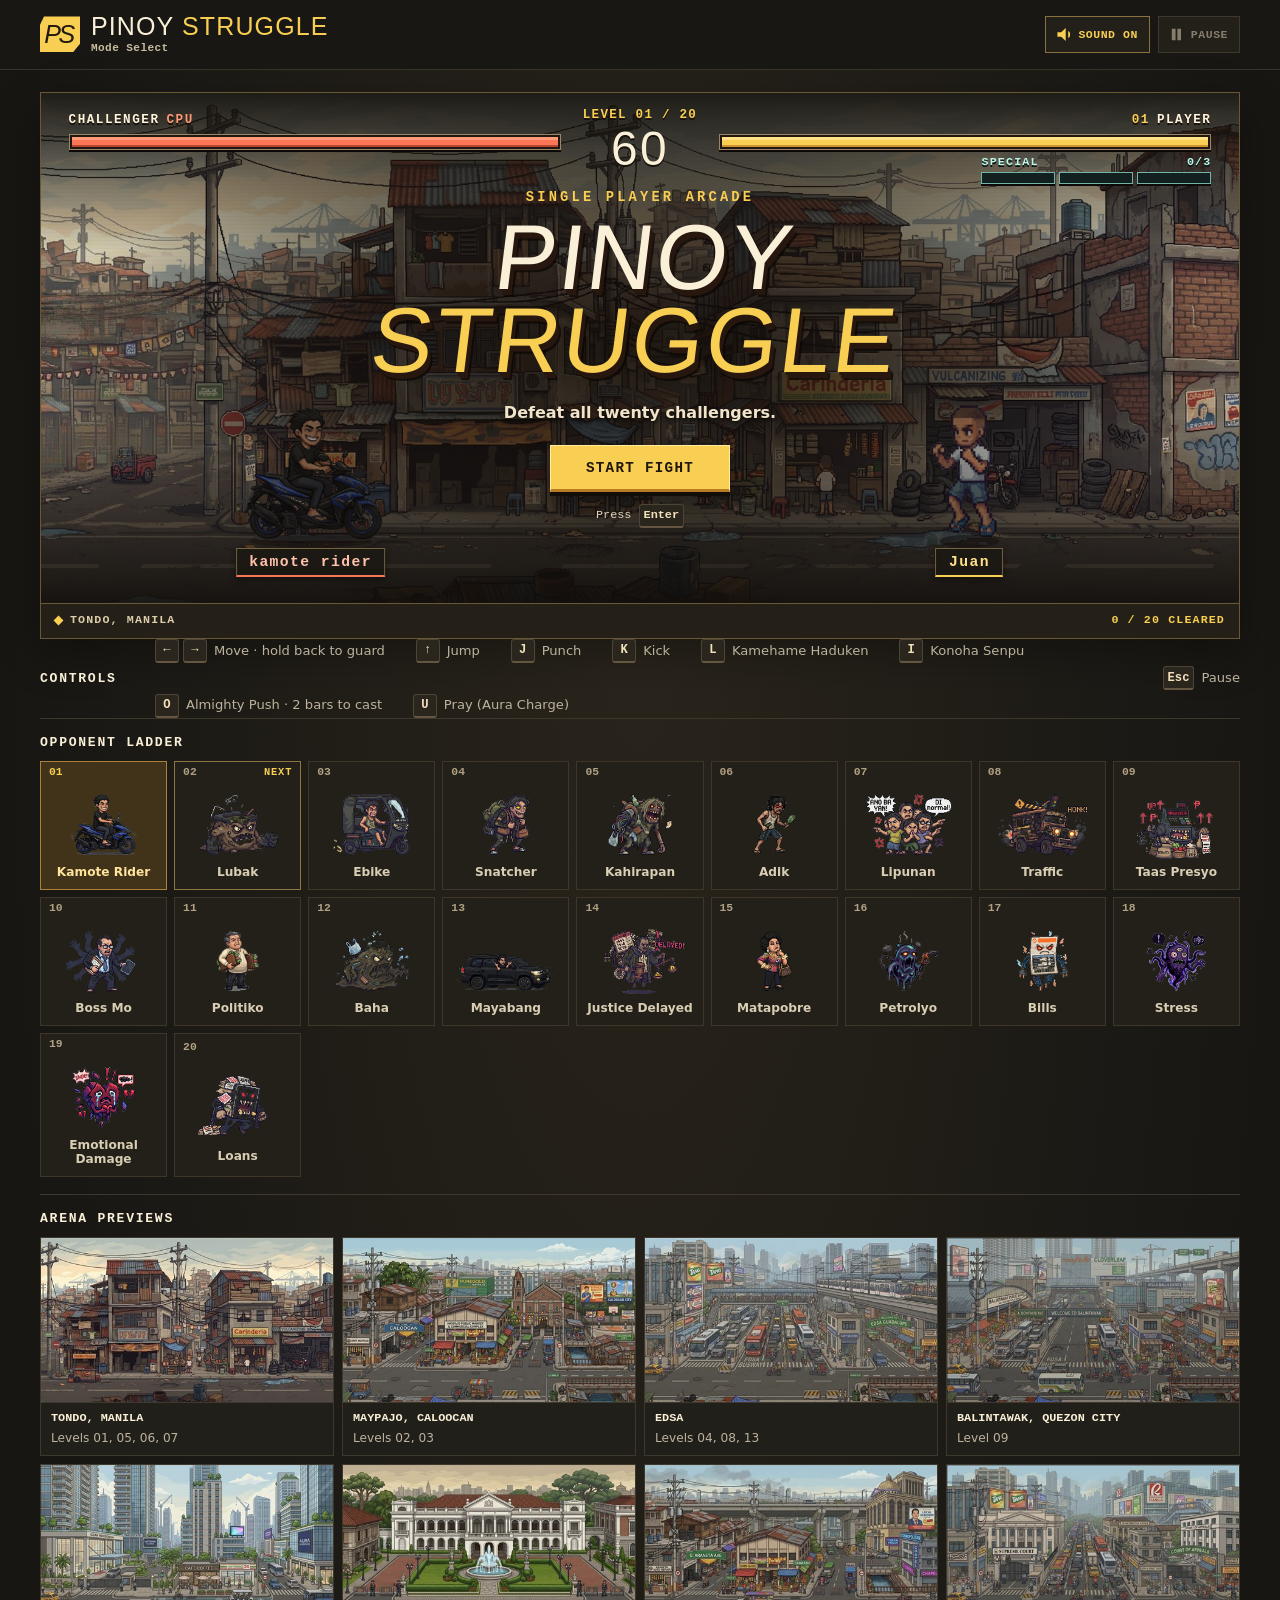
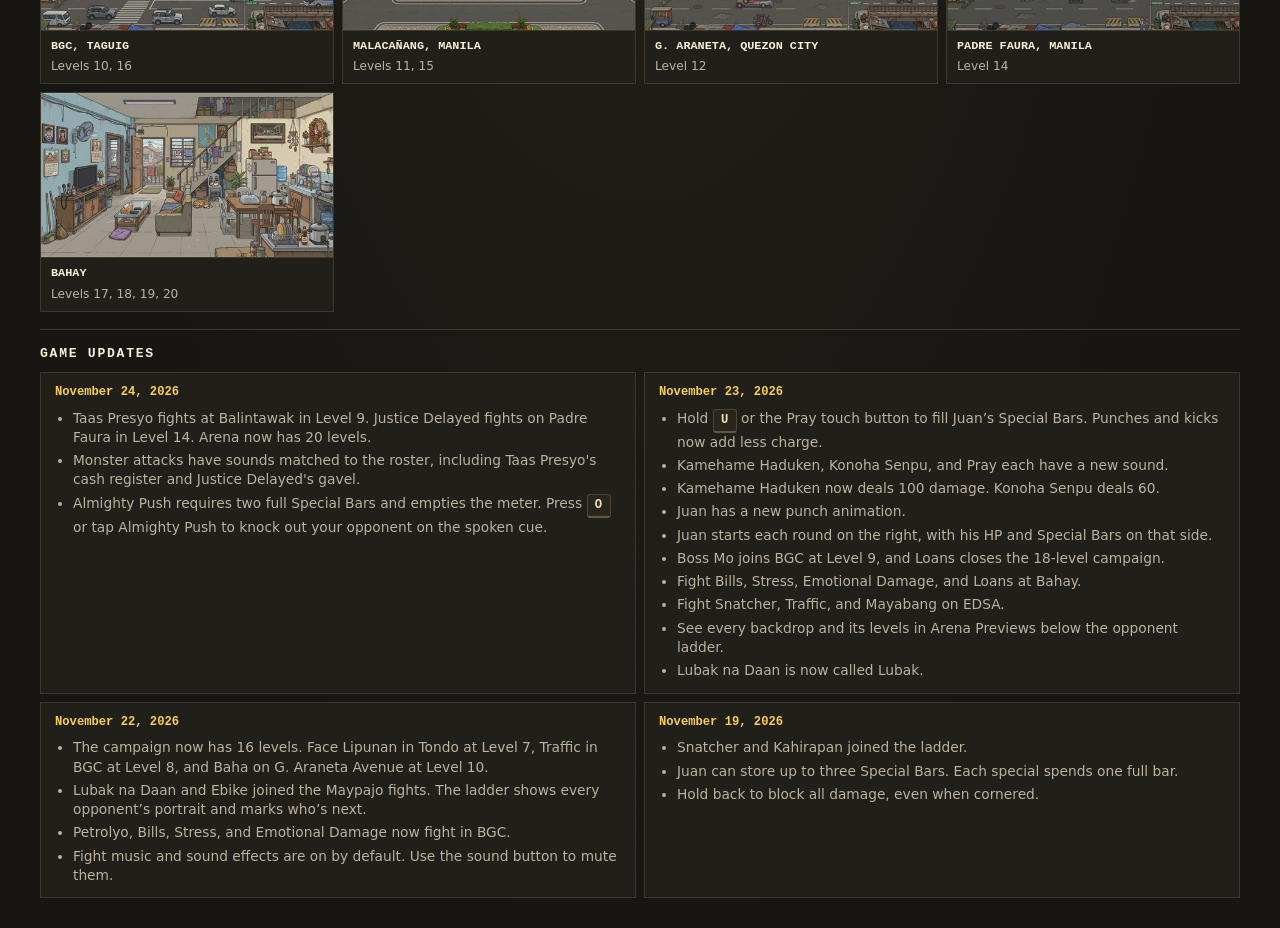
==== commit f063076f: "Add Balintawak, Almighty Push, and skill previews" ====
--- a/arena.html
+++ b/arena.html
@@ -14,7 +14,9 @@
   <!-- JT-2026/11/22 - describe the sixteen stage campaign -->
   <!-- <meta name="description" content="A sixteen-stage arcade fighter set in Metro Manila."> -->
   <!-- JT-2026/11/23 - describe the eighteen stage campaign -->
-  <meta name="description" content="An eighteen-stage arcade fighter set in Metro Manila.">
+  <!-- <meta name="description" content="An eighteen-stage arcade fighter set in Metro Manila."> -->
+  <!-- JT-2026/11/24 - describe the expanded twenty-stage campaign -->
+  <meta name="description" content="A twenty-stage arcade fighter set in Metro Manila.">
   <!-- JT-2026/11/19 - show the new game name in the browser tab -->
   <!-- <title>Pinoy Struggle</title> -->
   <!-- JT-2026/11/23 - distinguish arena from the shared mode selection page -->
@@ -22,6 +24,10 @@
   <link rel="stylesheet" href="styles.css">
   <link rel="stylesheet" href="mode-select.css">
   <link rel="preload" as="image" href="assets/arcade/tondo_0.jpg">
+  <!-- JT-2026/11/24 - load the shared monster cues before arena starts -->
+  <script src="monster-audio.js" defer></script>
+  <!-- JT-2026/11/24 - load the shared almighty push timing before arena starts -->
+  <script src="almighty-push.js" defer></script>
   <script src="game.js" defer></script>
 </head>
 <body>
@@ -106,7 +112,9 @@
             <!-- JT-2026/11/22 - start the hud at level one of sixteen -->
             <!-- <span class="stage-counter" id="stage-counter">LEVEL 01 / 16</span> -->
             <!-- JT-2026/11/23 - start the hud at level one of eighteen -->
-            <span class="stage-counter" id="stage-counter">LEVEL 01 / 18</span>
+            <!-- <span class="stage-counter" id="stage-counter">LEVEL 01 / 18</span> -->
+            <!-- JT-2026/11/24 - show the twenty-stage total before the first fight -->
+            <span class="stage-counter" id="stage-counter">LEVEL 01 / 20</span>
             <span class="seconds" id="seconds" aria-label="Seconds left">60</span>
           </div>
           <div class="fighter-hud enemy-hud">
@@ -138,7 +146,9 @@
             <!-- JT-2026/11/22 - show the sixteen challenger objective -->
             <!-- <p class="panel-copy" id="panel-copy">Defeat all sixteen challengers.</p> -->
             <!-- JT-2026/11/23 - show the eighteen challenger objective -->
-            <p class="panel-copy" id="panel-copy">Defeat all eighteen challengers.</p>
+            <!-- <p class="panel-copy" id="panel-copy">Defeat all eighteen challengers.</p> -->
+            <!-- JT-2026/11/24 - update the start screen goal for twenty opponents -->
+            <p class="panel-copy" id="panel-copy">Defeat all twenty challengers.</p>
             <button class="action-button" id="primary-action" type="button" disabled>Start fight</button>
             <p class="panel-hint" id="panel-hint">Press <kbd>Enter</kbd></p>
           </div>
@@ -159,7 +169,9 @@
         <!-- JT-2026/11/22 - initialize progress for sixteen opponents -->
         <!-- <span id="cleared">0 / 16 CLEARED</span> -->
         <!-- JT-2026/11/23 - initialize progress for eighteen opponents -->
-        <span id="cleared">0 / 18 CLEARED</span>
+        <!-- <span id="cleared">0 / 18 CLEARED</span> -->
+        <!-- JT-2026/11/24 - initialize progress for twenty opponents -->
+        <span id="cleared">0 / 20 CLEARED</span>
       </div>
     </section>
 
@@ -184,6 +196,8 @@
         <!-- JT-2026/11/23 - name the specials kamehame haduken and konoha senpu -->
         <li><kbd>L</kbd><span>Kamehame Haduken</span></li>
         <li><kbd>I</kbd><span>Konoha Senpu</span></li>
+        <!-- JT-2026/11/24 - show the keyboard shortcut and two-bar cast requirement -->
+        <li><kbd>O</kbd><span>Almighty Push · 2 bars to cast</span></li>
         <!-- JT-2026/11/23 - label the keyboard charge action as pray -->
         <li><kbd>U</kbd><span>Pray (Aura Charge)</span></li>
       </ul>
@@ -209,6 +223,8 @@
           <!-- JT-2026/11/23 - fit the renamed specials on the touch buttons -->
           <button type="button" data-input="energyWave">Kamehame<br>Haduken</button>
           <button type="button" data-input="superUpperCut">Konoha<br>Senpu</button>
+          <!-- JT-2026/11/24 - let touch players cast almighty push -->
+          <button type="button" data-input="almightyPush">Almighty Push</button>
         </div>
         <!-- JT-2026/11/19 - explain guard on touch screens -->
         <!-- <p class="touch-hint">Move away from your opponent to guard.</p> -->
@@ -217,7 +233,9 @@
         <!-- JT-2026/11/19 - explain hold back guard and super charge to touch players -->
         <!-- <p class="touch-hint">Hold back to guard, even at the wall. Land punches and kicks to charge Super.</p> -->
         <!-- JT-2026/11/23 - explain both ways to charge super on touch screens -->
-        <p class="touch-hint">Hold back to guard, even at the wall. Hold Pray to fill the Special meter. Punches and kicks add a small amount.</p>
+        <!-- <p class="touch-hint">Hold back to guard, even at the wall. Hold Pray to fill the Special meter. Punches and kicks add a small amount.</p> -->
+        <!-- JT-2026/11/24 - explain the two-bar requirement and meter drain -->
+        <p class="touch-hint">Hold back to guard, even at the wall. Hold Pray to fill the Special meter. Punches and kicks add a small amount. Almighty Push requires two full bars and empties the meter for a one-hit knockout.</p>
       </div>
     </section>
 
@@ -236,6 +254,15 @@
     <section class="game-updates" aria-labelledby="updates-title">
       <h2 id="updates-title">Game Updates</h2>
       <div class="update-entries">
+        <!-- JT-2026/11/24 - announce the two challengers and monster attack sounds -->
+        <article class="update-entry">
+          <h3><time datetime="2026-11-24">November 24, 2026</time></h3>
+          <ul>
+            <li>Taas Presyo fights at Balintawak in Level 9. Justice Delayed fights on Padre Faura in Level 14. Arena now has 20 levels.</li>
+            <li>Monster attacks have sounds matched to the roster, including Taas Presyo's cash register and Justice Delayed's gavel.</li>
+            <li>Almighty Push requires two full Special Bars and empties the meter. Press <kbd>O</kbd> or tap Almighty Push to knock out your opponent on the spoken cue.</li>
+          </ul>
+        </article>
         <!-- JT-2026/11/23 - announce the hero and opponent updates -->
         <article class="update-entry">
           <h3><time datetime="2026-11-23">November 23, 2026</time></h3>
--- a/styles.css
+++ b/styles.css
@@ -135,6 +135,16 @@
 /* JT-2026/11/23 - anchor the edsa roadway beneath the fighters */
 .arena[data-backdrop="edsa"] {
   background-image: url("assets/arcade/edsa_0.jpg"), url("assets/arcade/tondo_0.jpg");
+  background-position: center bottom, center center;
+}
+
+/* JT-2026/11/24 - align the balintawak road and padre faura street beneath the fighters */
+.arena[data-backdrop="balintawak"] {
+  background-image: url("assets/arcade/balintawak_0.jpg"), url("assets/arcade/tondo_0.jpg");
+  background-position: center bottom, center center;
+}
+.arena[data-backdrop="pfaura"] {
+  background-image: url("assets/arcade/pfaura_0.jpg"), url("assets/arcade/tondo_0.jpg");
   background-position: center bottom, center center;
 }
 
@@ -609,7 +619,9 @@
   .utilities { gap: 4px; }
   .icon { width: 11px; height: 11px; }
   .arcade { padding-block: 12px 20px; }
-  .arena { aspect-ratio: 1.18; min-height: 279px; }
+  /* .arena { aspect-ratio: 1.18; min-height: 279px; } */
+  /* JT-2026/11/24 - keep the arena and touch controls inside narrow phone viewports */
+  .arena { width: 100%; aspect-ratio: 1.18; min-height: 279px; }
   .hud { top: 10px; }
   .hud-heading { gap: 4px; margin-bottom: 5px; font-size: .58rem; letter-spacing: .035em; }
   .enemy-plate { letter-spacing: .035em; }
@@ -661,6 +673,8 @@
   }
   /* JT-2026/11/23 - give the hold to charge control space beneath movement */
   .touch-group button[data-input="auraCharge"] { grid-column: 1 / -1; }
+  /* JT-2026/11/24 - give almighty push its own touch control row */
+  .touch-group button[data-input="almightyPush"] { grid-column: 1 / -1; color: #a6efff; }
   .touch-controls button.is-held { background: #f8ce53; color: #20170b; }
 }
 
--- a/mode-select.css
+++ b/mode-select.css
@@ -129,7 +129,9 @@
 
 /* JT-2026/11/23 - give the dex a compact browsing card below the game modes */
 .dex-card {
-  grid-column: 1 / -1;
+  /* grid-column: 1 / -1; */
+  /* JT-2026/11/24 - space the dex below the skill preview */
+  margin-top: 24px;
   grid-template-columns: minmax(0, 1fr) auto;
   align-items: center;
   gap: 14px;
@@ -148,3 +150,80 @@
   .dex-card { grid-template-columns: minmax(0, 1fr); justify-items: start; }
   .dex-card img { width: 68%; }
 }
+
+/* JT-2026/11/24 - add a shortcut beside the mode selection heading */
+.mode-heading-row { display: flex; align-items: baseline; justify-content: space-between; flex-wrap: wrap; gap: 0 20px; }
+.skill-jump, #skill-replay {
+  padding: 9px 12px;
+  border: 1px solid #776140;
+  background: #27231a;
+  color: #f5d99b;
+  font: 700 .875rem/1.3 var(--mode-mono);
+  text-decoration: none;
+}
+.skill-jump { margin: 0 0 16px; }
+
+/* JT-2026/11/24 - pair the move selector with a tondo preview stage */
+.skill-preview { margin-top: clamp(16px, 2.4vw, 28px); scroll-margin-top: 18px; }
+.skill-preview h2 {
+  margin: 0;
+  font: 400 clamp(2.25rem, 5vw, 4rem)/.98 var(--mode-display);
+  letter-spacing: .045em;
+  text-transform: uppercase;
+}
+.skill-preview h2 strong { color: var(--mode-gold); font-weight: inherit; }
+.skill-intro { margin: 9px 0 16px; color: #d8cdb8; }
+.skill-showcase { display: grid; grid-template-columns: minmax(170px, 23%) minmax(0, 1fr); gap: 12px; align-items: start; }
+.skill-options { display: grid; gap: 6px; }
+.skill-options button, #skill-replay { cursor: pointer; }
+.skill-options button {
+  display: flex;
+  align-items: center;
+  justify-content: space-between;
+  gap: 6px;
+  min-height: 46px;
+  padding: 8px 10px;
+  border: 1px solid #5c503a;
+  background: #252119;
+  color: #faf0d9;
+  text-align: start;
+  font: 700 .94rem/1.3 system-ui, sans-serif;
+}
+.skill-options button[aria-pressed="true"] { border-color: #b48b47; background: #3c3020; }
+.skill-options button:not(:disabled):hover, .skill-jump:hover, #skill-replay:not(:disabled):hover { border-color: var(--mode-gold); }
+.skill-options button:disabled, #skill-replay:disabled { opacity: .6; cursor: default; }
+.skill-options button:focus-visible, .skill-jump:focus-visible, #skill-replay:focus-visible, .mode-footer a:focus-visible {
+  outline: 2px solid var(--mode-gold);
+  outline-offset: 3px;
+}
+.skill-options kbd { color: #f6d685; font: 700 .875rem/1 var(--mode-mono); }
+.skill-display { min-width: 0; border: 1px solid #6d593a; background: #201d17; }
+.skill-stage {
+  position: relative;
+  background: linear-gradient(0deg, #141410b8, #201b1425 65%), #29251c url("assets/arcade/tondo_0.jpg") center 66% / cover;
+}
+.skill-stage canvas { display: block; width: 100%; height: auto; }
+.skill-preview-status { position: absolute; inset: 38% 0 auto; margin: 0; text-align: center; color: #fff1cf; }
+.skill-details { display: grid; grid-template-columns: minmax(0, 1fr) auto; align-items: start; gap: 12px; padding: 14px 16px 16px; }
+.skill-details h3 { margin: 0; font: 700 clamp(1.1rem, 2.5vw, 1.35rem)/1.2 system-ui, sans-serif; }
+.skill-details p { margin: 7px 0 0; }
+.skill-details p:empty { display: none; }
+.skill-inspiration { color: #d8cdb8; }
+.skill-credit { margin: 12px 0 0; color: #c5b9a2; font-size: .875rem; }
+
+/* JT-2026/11/24 - style the creator credit as a quiet footer link */
+.mode-footer { margin-top: 27px; padding-top: 14px; border-top: 1px solid #5c4c32; color: #d8cdb8; font-size: .9rem; }
+.mode-footer p { margin: 0; }
+.mode-footer a { color: #f5d99b; text-underline-offset: 3px; }
+
+@media (max-width: 680px) {
+  .skill-showcase { grid-template-columns: minmax(0, 1fr); }
+  .skill-options { grid-template-columns: repeat(2, minmax(0, 1fr)); }
+  .skill-options button { font-size: .875rem; }
+  .skill-details { padding-inline: 11px; }
+}
+
+@media (max-width: 480px) {
+  .skill-details { grid-template-columns: minmax(0, 1fr); }
+  #skill-replay { justify-self: start; }
+}
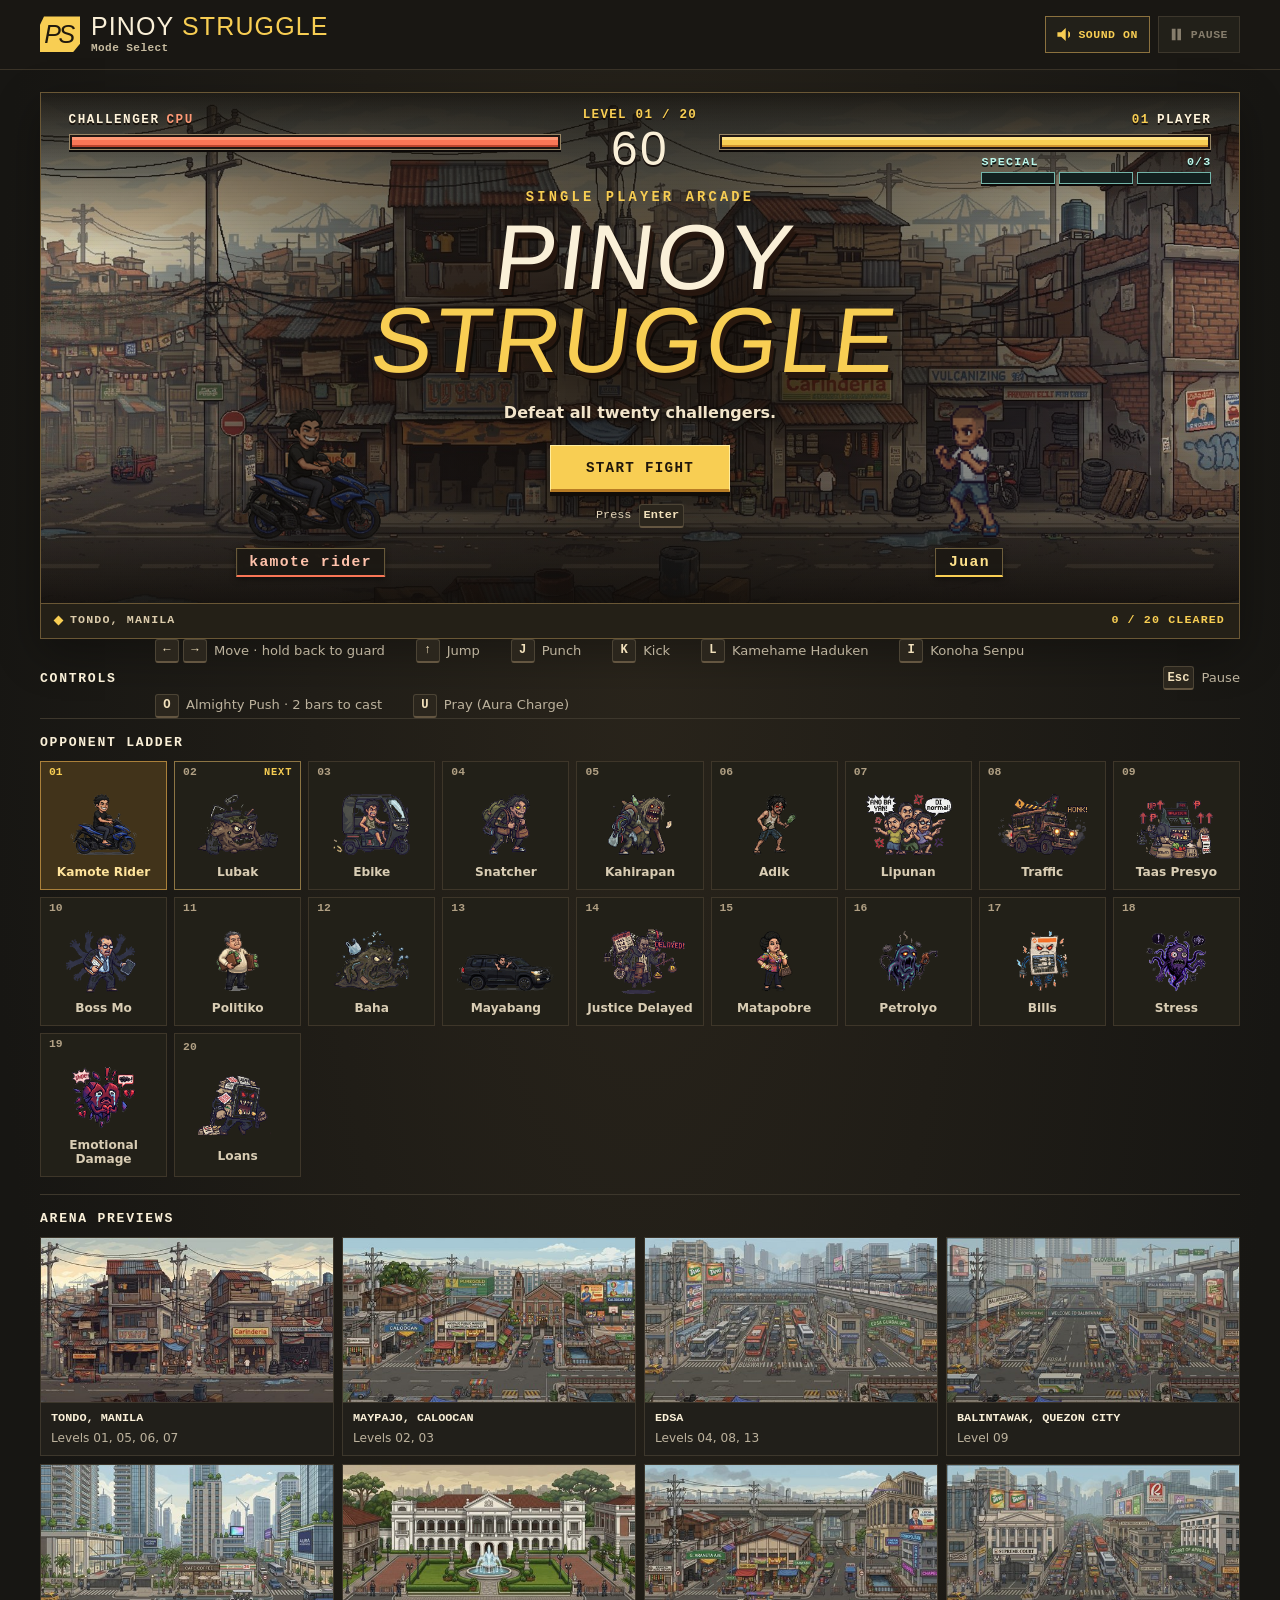
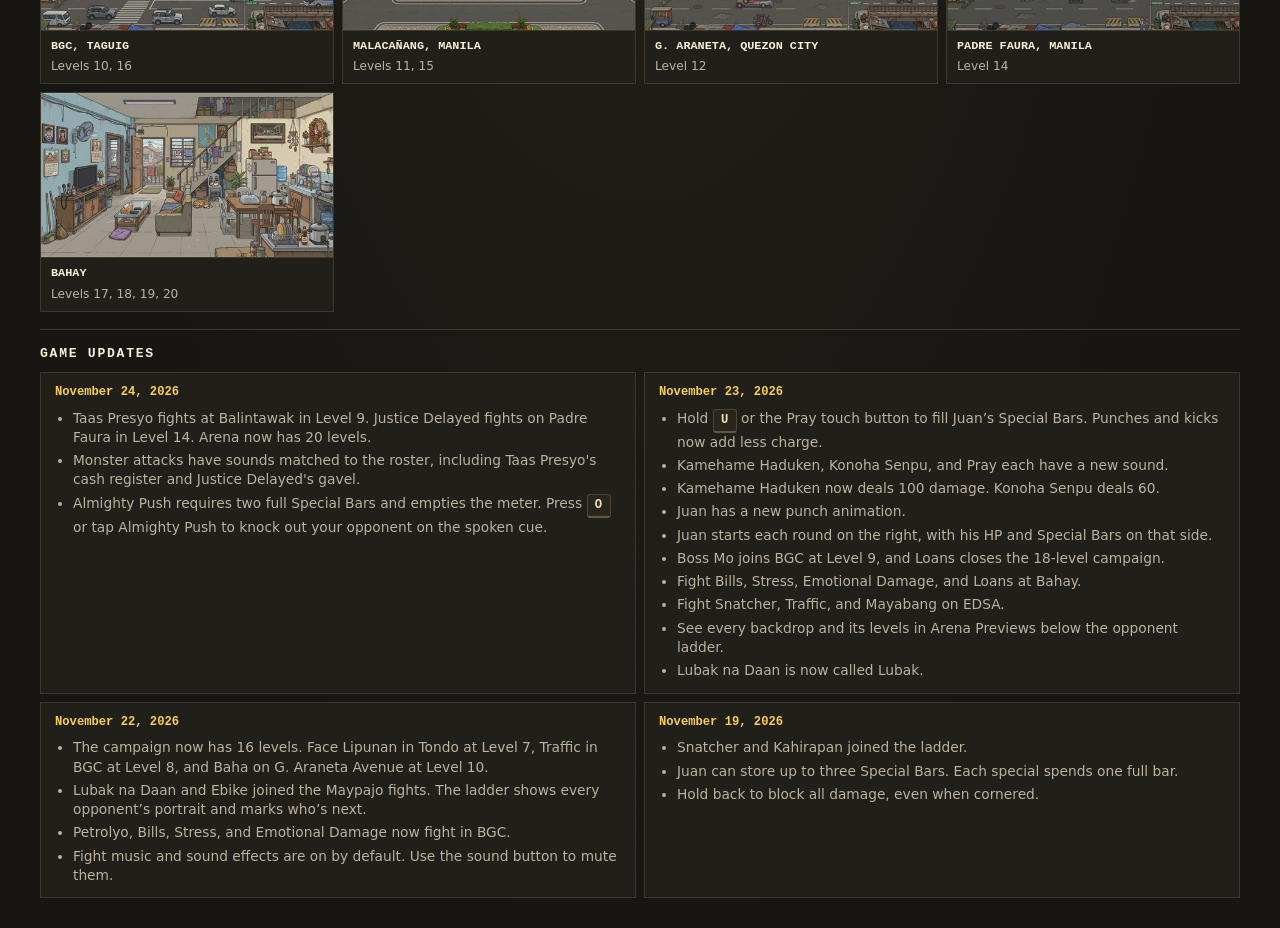
==== commit 0c521f36: "Add PS favicon across game pages" ====
--- a/arena.html
+++ b/arena.html
@@ -21,6 +21,8 @@
   <!-- <title>Pinoy Struggle</title> -->
   <!-- JT-2026/11/23 - distinguish arena from the shared mode selection page -->
   <title>Pinoy Struggle Arena</title>
+  <!-- JT-2026/11/24 - use the pinoy struggle icon in the browser tab -->
+  <link rel="icon" type="image/png" sizes="48x48" href="assets/ps-favicon.png">
   <link rel="stylesheet" href="styles.css">
   <link rel="stylesheet" href="mode-select.css">
   <link rel="preload" as="image" href="assets/arcade/tondo_0.jpg">
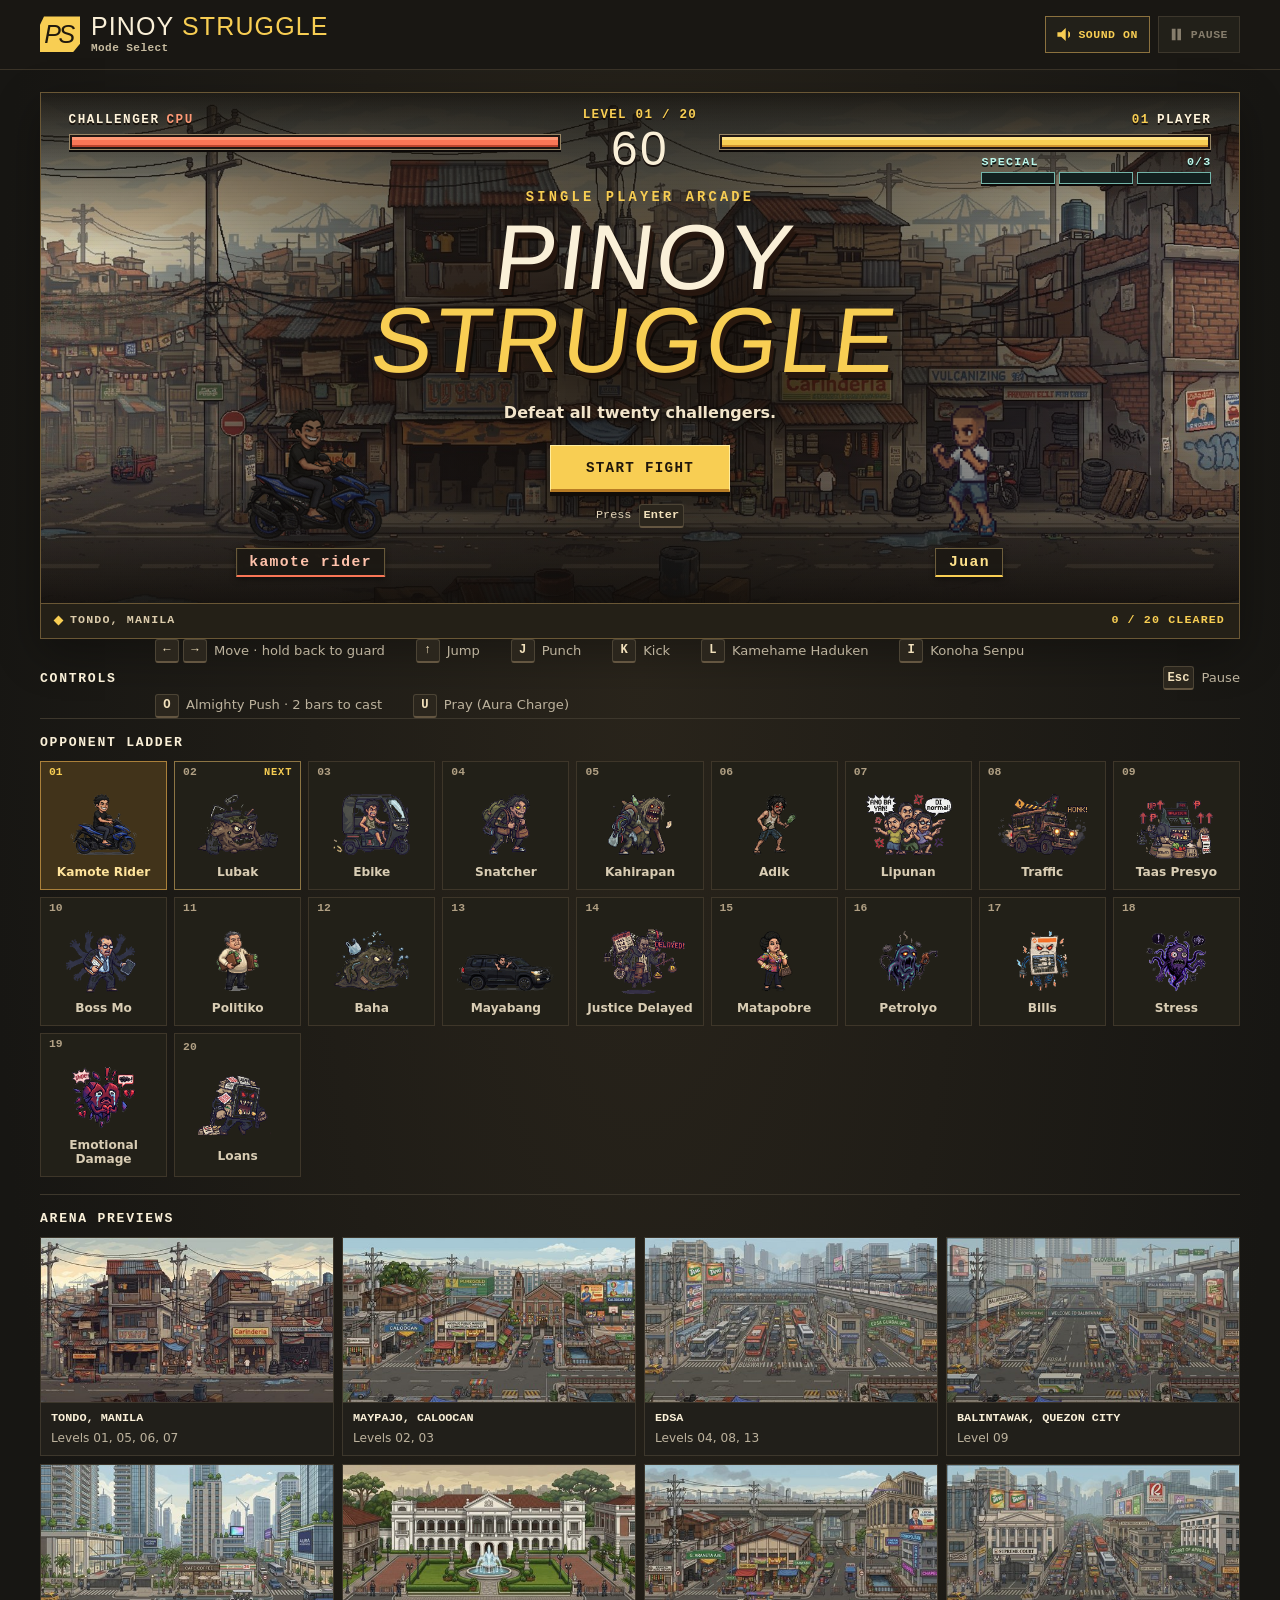
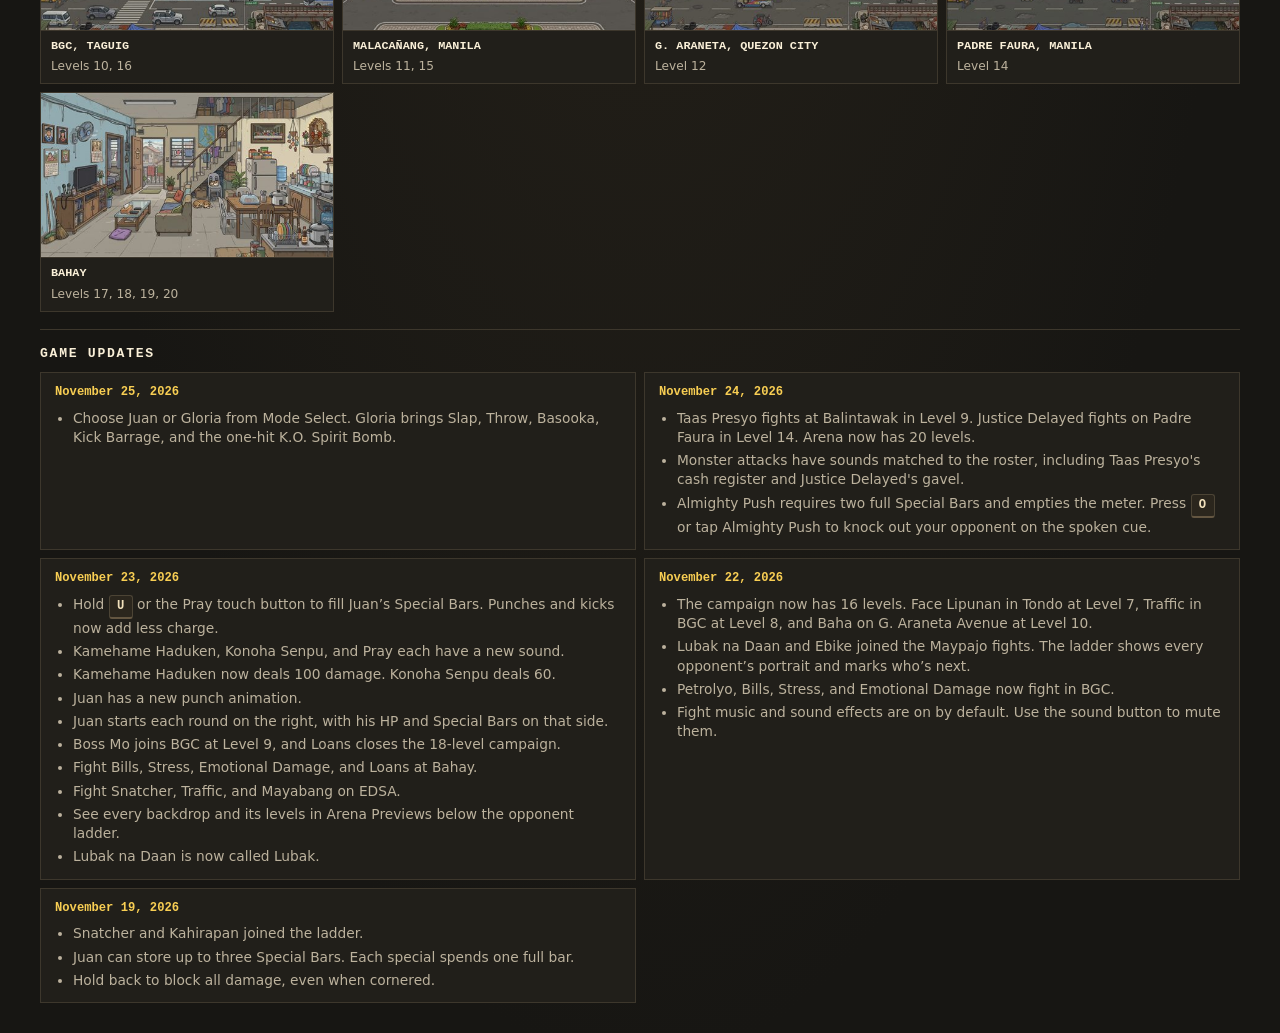
==== commit ac3aafb9: "Add Gloria as a playable fighter with Spirit Bomb and fighter select" ====
--- a/arena.html
+++ b/arena.html
@@ -30,6 +30,8 @@
   <script src="monster-audio.js" defer></script>
   <!-- JT-2026/11/24 - load the shared almighty push timing before arena starts -->
   <script src="almighty-push.js" defer></script>
+  <!-- JT-2026/11/25 - load the shared fighter selection and gloria's moves -->
+  <script src="playable-fighters.js" defer></script>
   <script src="game.js" defer></script>
 </head>
 <body>
@@ -256,6 +258,13 @@
     <section class="game-updates" aria-labelledby="updates-title">
       <h2 id="updates-title">Game Updates</h2>
       <div class="update-entries">
+        <!-- JT-2026/11/25 - announce the new selectable fighter in arena -->
+        <article class="update-entry">
+          <h3><time datetime="2026-11-25">November 25, 2026</time></h3>
+          <ul>
+            <li>Choose Juan or Gloria from Mode Select. Gloria brings Slap, Throw, Basooka, Kick Barrage, and the one-hit K.O. Spirit Bomb.</li>
+          </ul>
+        </article>
         <!-- JT-2026/11/24 - announce the two challengers and monster attack sounds -->
         <article class="update-entry">
           <h3><time datetime="2026-11-24">November 24, 2026</time></h3>
--- a/mode-select.css
+++ b/mode-select.css
@@ -227,3 +227,89 @@
   .skill-details { grid-template-columns: minmax(0, 1fr); }
   #skill-replay { justify-self: start; }
 }
+
+/* JT-2026/11/24 - highlight the offline android download and draw its robot icon */
+.android-download {
+  --android-download-bg: #c8ef87;
+  display: inline-flex;
+  align-items: center;
+  gap: 11px;
+  max-width: 100%;
+  min-height: 48px;
+  margin-top: 16px;
+  padding: 10px 15px;
+  border: 1px solid var(--android-download-bg);
+  background: var(--android-download-bg);
+  color: #19280e;
+  box-shadow: 0 3px 0 #486b31;
+  font: 800 .875rem/1.3 var(--mode-mono);
+  text-decoration: none;
+}
+.android-download:hover { --android-download-bg: #dcffa3; }
+.android-download:focus-visible { outline: 2px solid var(--android-download-bg); outline-offset: 3px; }
+.android-download-icon {
+  position: relative;
+  flex: 0 0 24px;
+  height: 14px;
+  margin-top: 5px;
+  border-radius: 12px 12px 2px 2px;
+  background:
+    radial-gradient(circle at 31% 64%, var(--android-download-bg) 1.1px, transparent 1.6px),
+    radial-gradient(circle at 69% 64%, var(--android-download-bg) 1.1px, transparent 1.6px),
+    currentColor;
+}
+.android-download-icon::before, .android-download-icon::after {
+  content: "";
+  position: absolute;
+  top: -5px;
+  width: 2px;
+  height: 8px;
+  border-radius: 2px;
+  background: currentColor;
+}
+.android-download-icon::before { left: 5px; transform: rotate(-30deg); }
+.android-download-icon::after { right: 5px; transform: rotate(30deg); }
+
+/* JT-2026/11/25 - show full-body portraits and highlight the selected fighter */
+.fighter-select {
+  display: flex;
+  flex-wrap: wrap;
+  align-items: center;
+  gap: 10px 16px;
+  margin-top: 18px;
+}
+.fighter-select h2 {
+  margin: 0;
+  color: #f5d99b;
+  font: 700 .88rem/1.3 var(--mode-mono);
+}
+.fighter-options {
+  display: grid;
+  grid-template-columns: repeat(2, minmax(0, 1fr));
+  gap: 8px;
+  width: min(100%, 320px);
+}
+.fighter-options button {
+  display: grid;
+  grid-template-columns: minmax(0, 70px) auto;
+  align-items: center;
+  gap: 6px;
+  min-width: 0;
+  min-height: 92px;
+  padding: 4px 10px;
+  border: 1px solid #776140;
+  background: #27231a;
+  color: #faf0d9;
+  cursor: pointer;
+  font: 800 .88rem/1.3 var(--mode-mono);
+  text-align: start;
+}
+.fighter-options img {
+  display: block;
+  width: 100%;
+  height: auto;
+  filter: drop-shadow(0 1px 0 #f8e1a67d);
+}
+.fighter-options button[aria-pressed="true"] { background: var(--mode-gold); border-color: var(--mode-gold); color: #241b0f; }
+.fighter-options button:hover { border-color: var(--mode-gold); }
+.fighter-options button:focus-visible { outline: 2px solid var(--mode-gold); outline-offset: 3px; }
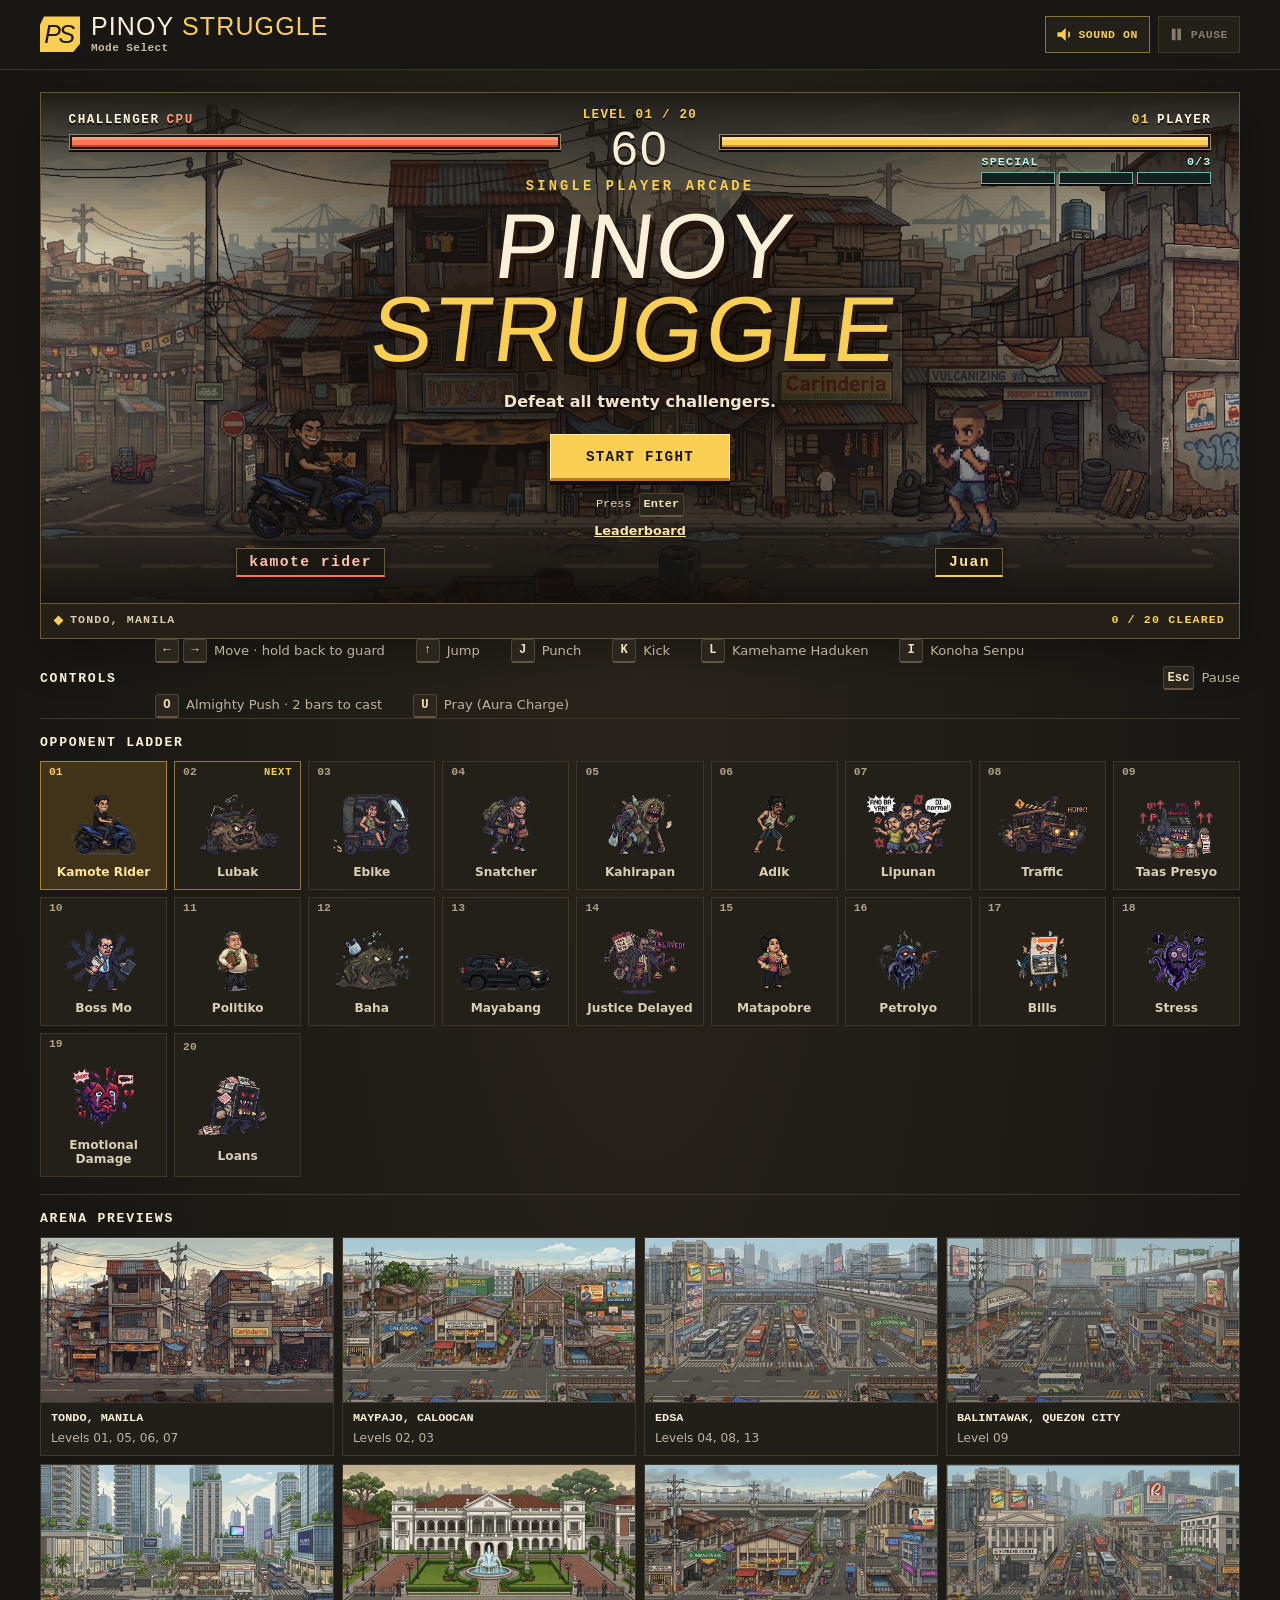
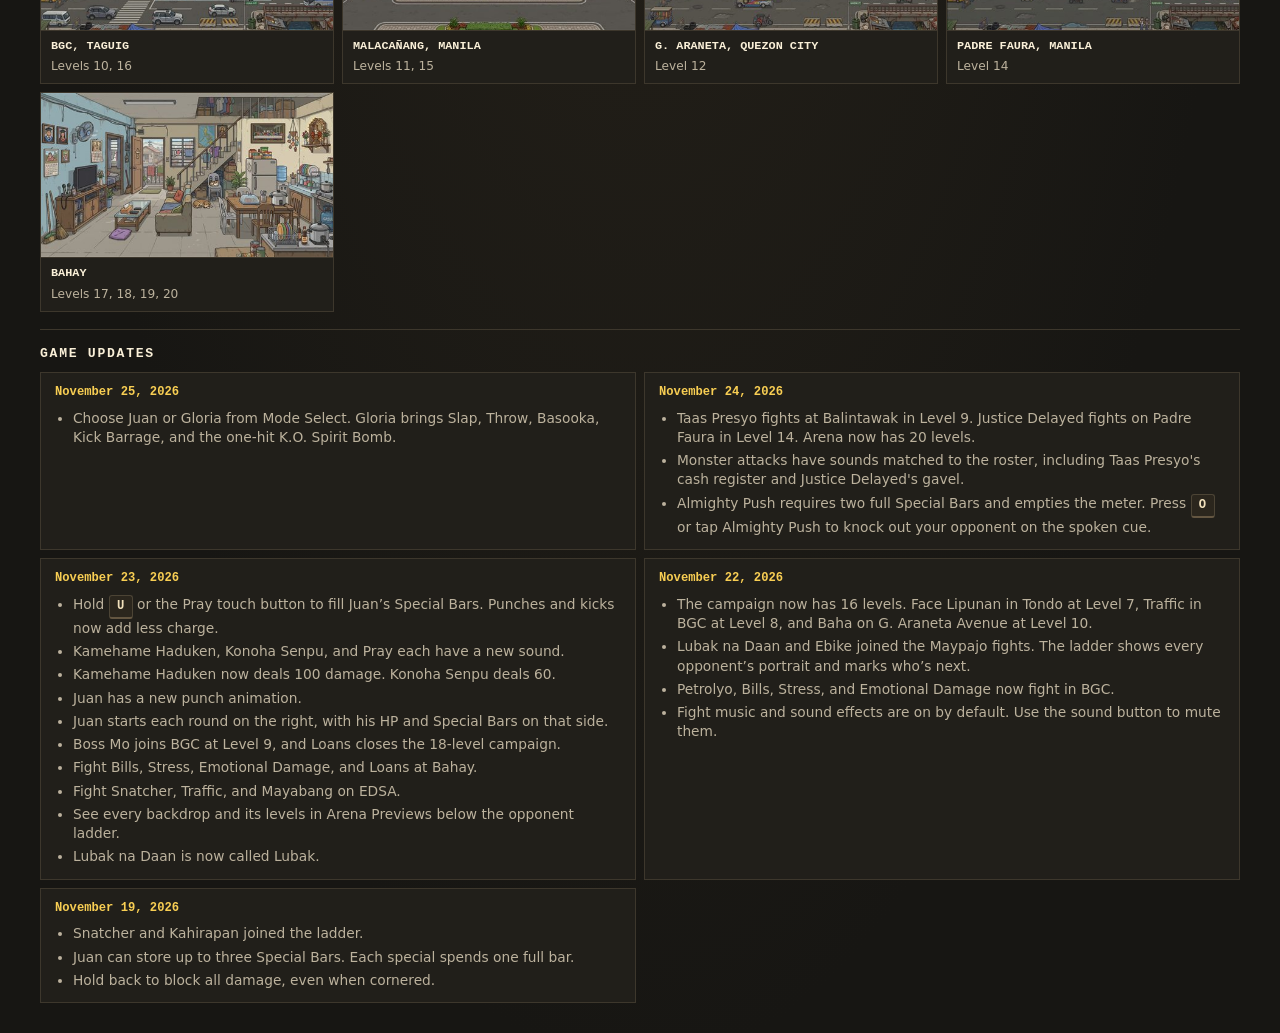
==== commit f40f6f29: "Add web nickname entry and Neon leaderboards" ====
--- a/arena.html
+++ b/arena.html
@@ -32,6 +32,9 @@
   <script src="almighty-push.js" defer></script>
   <!-- JT-2026/11/25 - load the shared fighter selection and gloria's moves -->
   <script src="playable-fighters.js" defer></script>
+  <!-- JT-2026/11/26 - track arena scores only in the web page -->
+  <link rel="stylesheet" href="leaderboard.css">
+  <script src="leaderboard.js" defer></script>
   <script src="game.js" defer></script>
 </head>
 <body>
@@ -155,6 +158,12 @@
             <p class="panel-copy" id="panel-copy">Defeat all twenty challengers.</p>
             <button class="action-button" id="primary-action" type="button" disabled>Start fight</button>
             <p class="panel-hint" id="panel-hint">Press <kbd>Enter</kbd></p>
+            <!-- JT-2026/11/26 - show score save status and the web leaderboard on the result panel -->
+            <div class="rank-result" data-rank-result="arena">
+              <p data-rank-message role="status"></p>
+              <button class="rank-button rank-secondary" type="button" data-rank-retry hidden>Retry saving</button>
+              <a href="./index.html#leaderboard">Leaderboard</a>
+            </div>
           </div>
         </div>
         <p class="sr-only" id="status" role="status" aria-live="polite"></p>
--- a/leaderboard.css
+++ b/leaderboard.css
@@ -0,0 +1,57 @@
+/* JT-2026/11/26 - match the web entry and leaderboard to the arcade menu */
+.mode-home[data-rank-home="locked"] :is(.fighter-select, .mode-heading-row, .mode-grid, #skills, .dex-card) {
+  display: none;
+}
+.rank-entry { padding: 12px 0 22px; }
+.rank-entry label { font-weight: 700; }
+#nickname-hint { margin: 3px 0 10px; color: #d4c7aa; }
+.rank-actions { display: flex; flex-wrap: wrap; align-items: center; gap: 9px; }
+.rank-actions[hidden] { display: none; }
+#nickname {
+  flex: 0 1 280px;
+  min-width: 0;
+  padding: 8px 11px;
+  border: 1px solid #826b45;
+  background: #161410;
+  color: #fff4dc;
+  font: inherit;
+}
+.rank-button, #nickname { min-height: 42px; }
+.rank-button {
+  display: inline-flex;
+  align-items: center;
+  justify-content: center;
+  padding: 7px 12px;
+  border: 1px solid #a88a4f;
+  background: #f5c65d;
+  color: #241b0f;
+  font: inherit;
+  font-weight: 700;
+  text-decoration: none;
+  cursor: pointer;
+}
+.rank-button[hidden] { display: none; }
+.rank-secondary, .rank-button[aria-pressed="false"] { background: #241e16; color: #fae2aa; }
+.rank-button:disabled { cursor: wait; opacity: .65; }
+.rank-button:focus-visible, #nickname:focus-visible { outline: 2px solid #ffe6a1; outline-offset: 3px; }
+.rank-status { color: #fae2aa; }
+.rank-status:empty { display: none; }
+.rank-entry > .rank-actions { margin-top: 10px; }
+
+/* JT-2026/11/26 - keep both ranking modes readable on narrow screens */
+.rank-board { margin-top: 26px; padding: 16px clamp(10px, 3vw, 28px); border: 1px solid #826b45; background: #1a1814; }
+.rank-board h2 { margin: 0 0 12px; color: #f5c65d; }
+.rank-table-scroll { overflow-x: auto; }
+.rank-board table { width: 100%; border-collapse: collapse; text-align: left; }
+.rank-caption { padding: 12px 0 7px; color: #d4c7aa; text-align: left; }
+.rank-board td, .rank-board th { padding: 7px 8px; border-bottom: 1px solid #55462e; }
+.rank-board td:last-child { white-space: nowrap; font-variant-numeric: tabular-nums; }
+.rank-best, .rank-you { color: #ffe3a0; }
+.rank-you { background: #352918; }
+
+/* JT-2026/11/26 - keep the web score status compact inside match panels */
+.rank-result { margin-top: 6px; color: #fae2aa; font: 600 .8rem/1.25 system-ui, sans-serif; }
+.rank-result p { margin: 0 0 4px; }
+.rank-result p:empty { display: none; }
+.rank-result a { color: inherit; }
+.rank-result button { min-height: 30px; margin-inline-end: 6px; }
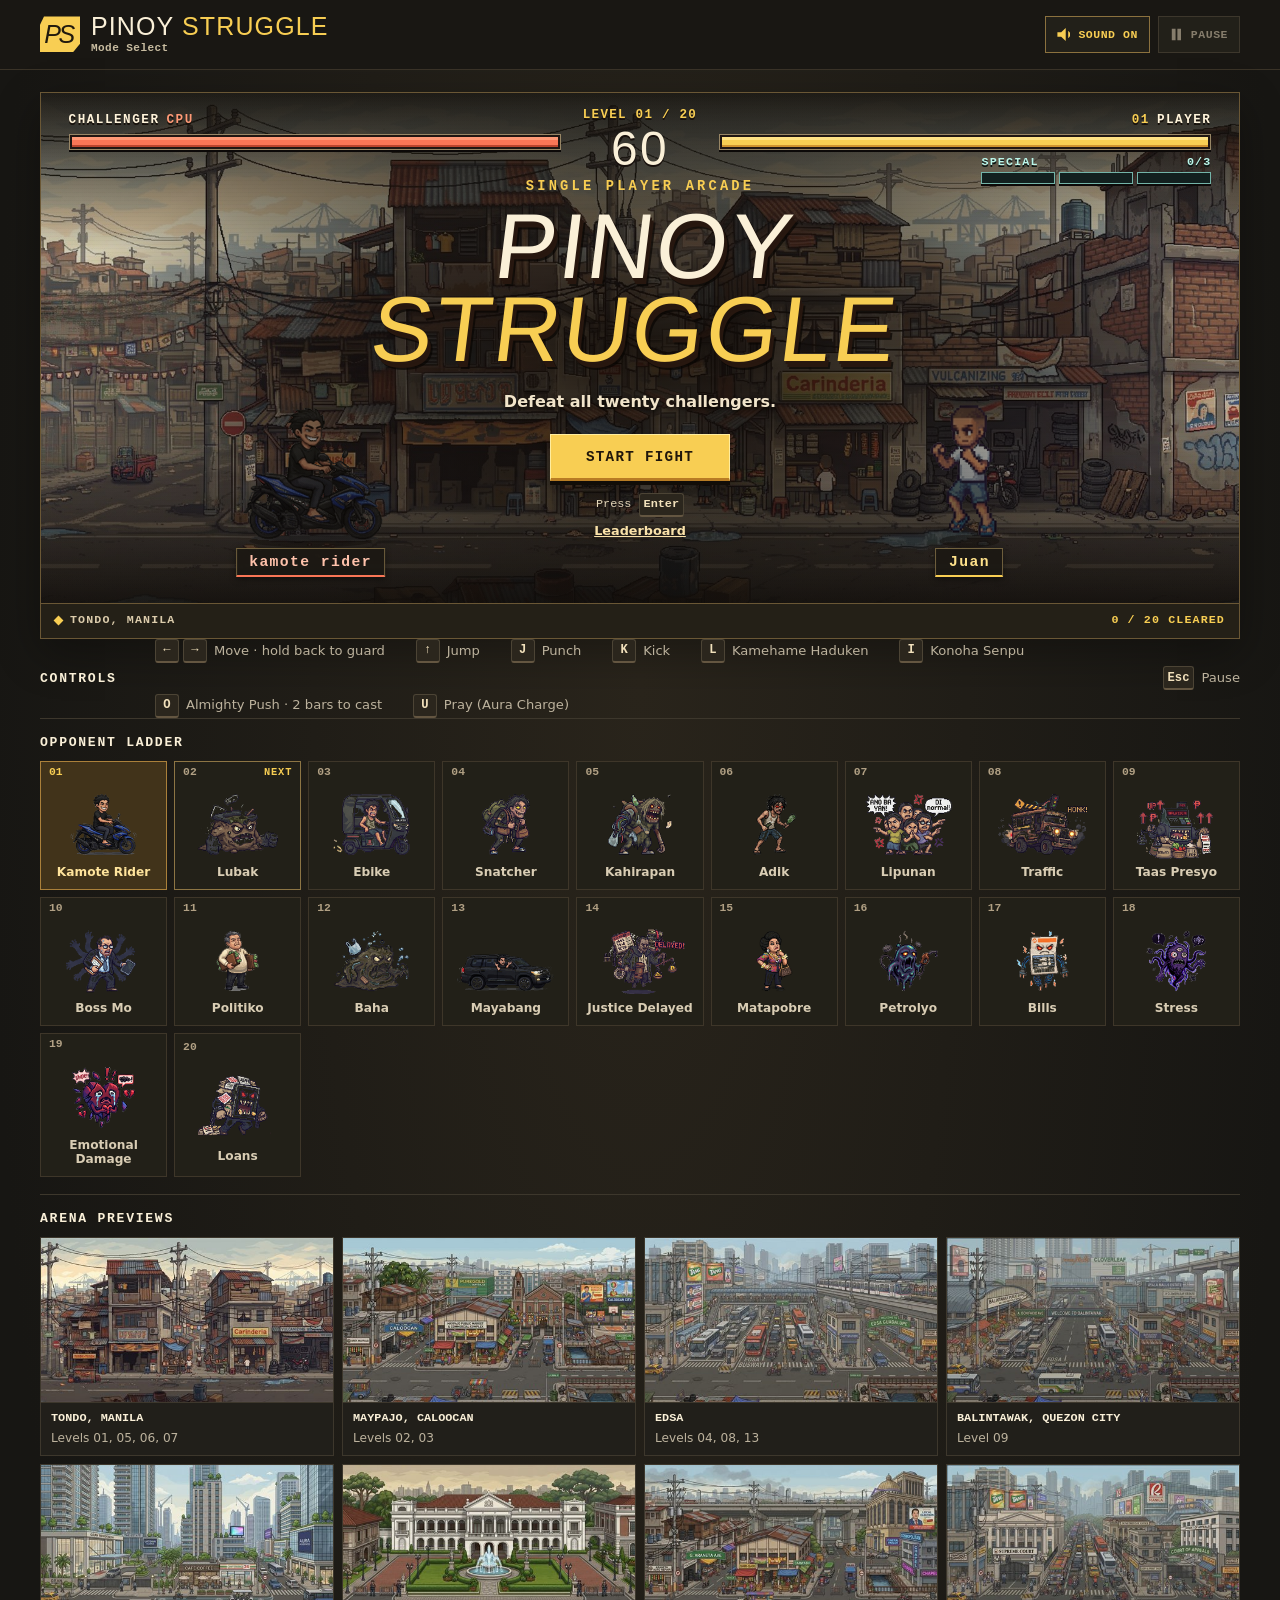
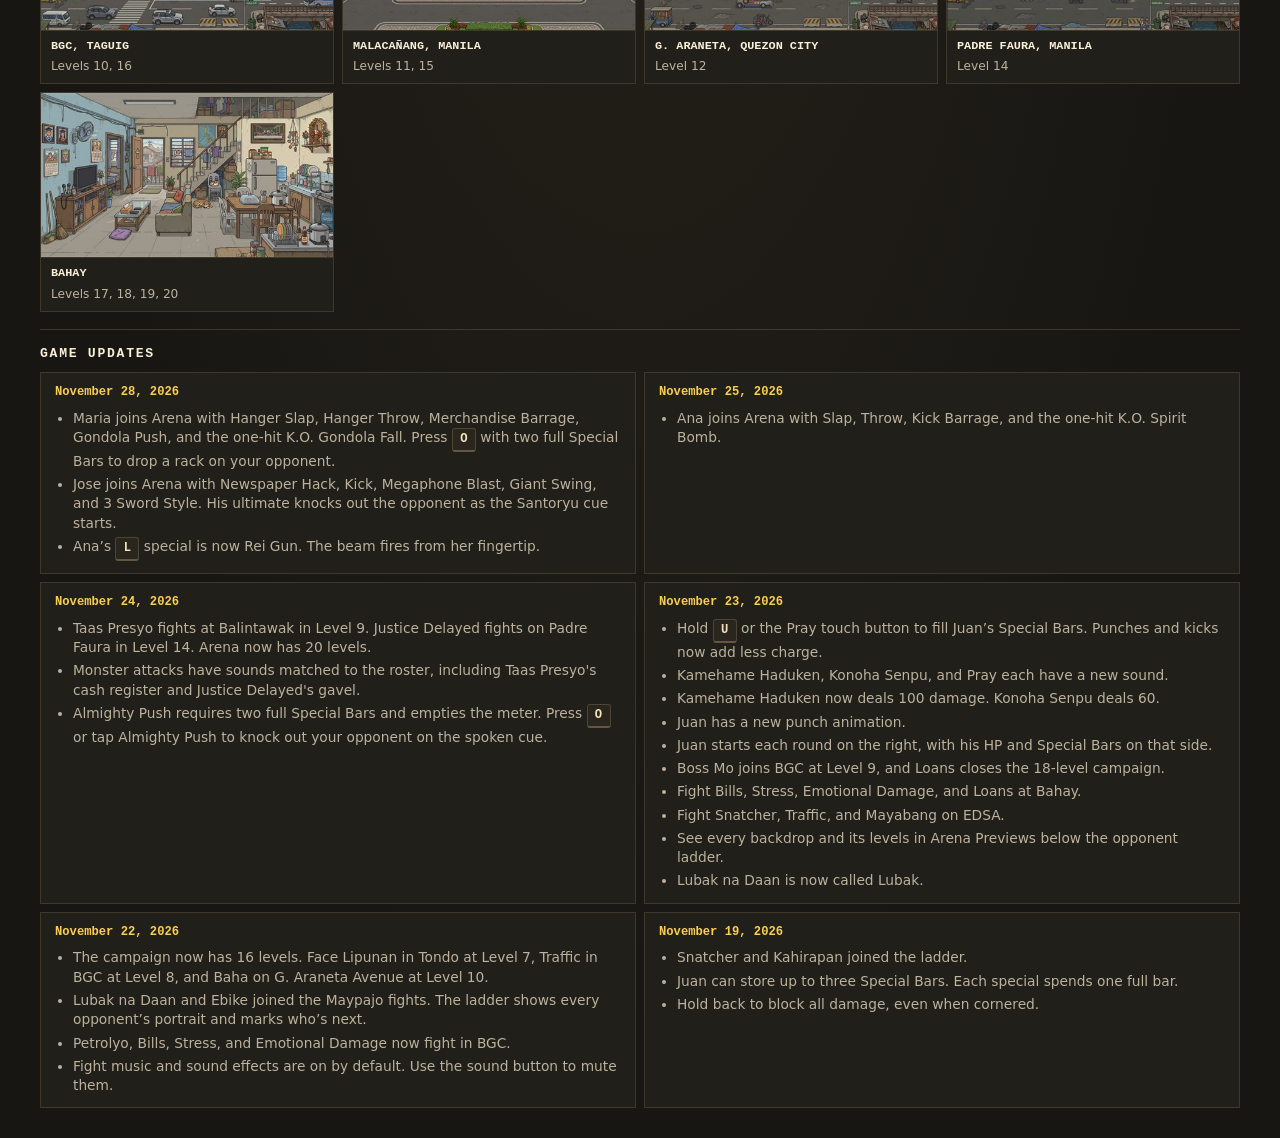
==== commit 46aad2b3: "Update fighter roster and combat" ====
--- a/arena.html
+++ b/arena.html
@@ -29,13 +29,18 @@
   <!-- JT-2026/11/24 - load the shared monster cues before arena starts -->
   <script src="monster-audio.js" defer></script>
   <!-- JT-2026/11/24 - load the shared almighty push timing before arena starts -->
-  <script src="almighty-push.js" defer></script>
-  <!-- JT-2026/11/25 - load the shared fighter selection and gloria's moves -->
-  <script src="playable-fighters.js" defer></script>
+  <!-- <script src="almighty-push.js" defer></script> -->
+  <!-- JT-2026/11/25 - load the shared fighter selection and ana's moves -->
+  <!-- <script src="playable-fighters.js" defer></script> -->
+  <!-- JT-2026/11/28 - refresh the shared cast and fighter scripts together -->
+  <script src="almighty-push.js?v=20261128-gondola" defer></script>
+  <script src="playable-fighters.js?v=20261128-ana" defer></script>
   <!-- JT-2026/11/26 - track arena scores only in the web page -->
   <link rel="stylesheet" href="leaderboard.css">
   <script src="leaderboard.js" defer></script>
-  <script src="game.js" defer></script>
+  <!-- <script src="game.js" defer></script> -->
+  <!-- JT-2026/11/28 - use the arena script that recognizes ana -->
+  <script src="game.js?v=20261128-ana" defer></script>
 </head>
 <body>
   <!-- JT-2026/11/19 - lay out the arcade arena, controls, and opponent ladder -->
@@ -267,11 +272,22 @@
     <section class="game-updates" aria-labelledby="updates-title">
       <h2 id="updates-title">Game Updates</h2>
       <div class="update-entries">
+        <!-- JT-2026/11/28 - summarize the latest fighter and skill changes for arena -->
+        <article class="update-entry">
+          <h3><time datetime="2026-11-28">November 28, 2026</time></h3>
+          <ul>
+            <li>Maria joins Arena with Hanger Slap, Hanger Throw, Merchandise Barrage, Gondola Push, and the one-hit K.O. Gondola Fall. Press <kbd>O</kbd> with two full Special Bars to drop a rack on your opponent.</li>
+            <li>Jose joins Arena with Newspaper Hack, Kick, Megaphone Blast, Giant Swing, and 3 Sword Style. His ultimate knocks out the opponent as the Santoryu cue starts.</li>
+            <li>Ana’s <kbd>L</kbd> special is now Rei Gun. The beam fires from her fingertip.</li>
+          </ul>
+        </article>
         <!-- JT-2026/11/25 - announce the new selectable fighter in arena -->
         <article class="update-entry">
           <h3><time datetime="2026-11-25">November 25, 2026</time></h3>
           <ul>
-            <li>Choose Juan or Gloria from Mode Select. Gloria brings Slap, Throw, Basooka, Kick Barrage, and the one-hit K.O. Spirit Bomb.</li>
+            <!-- <li>Choose Juan or Gloria from Mode Select. Gloria brings Slap, Throw, Basooka, Kick Barrage, and the one-hit K.O. Spirit Bomb.</li> -->
+            <!-- JT-2026/11/28 - keep the original ana announcement focused on her debut -->
+            <li>Ana joins Arena with Slap, Throw, Kick Barrage, and the one-hit K.O. Spirit Bomb.</li>
           </ul>
         </article>
         <!-- JT-2026/11/24 - announce the two challengers and monster attack sounds -->
--- a/mode-select.css
+++ b/mode-select.css
@@ -313,3 +313,21 @@
 .fighter-options button[aria-pressed="true"] { background: var(--mode-gold); border-color: var(--mode-gold); color: #241b0f; }
 .fighter-options button:hover { border-color: var(--mode-gold); }
 .fighter-options button:focus-visible { outline: 2px solid var(--mode-gold); outline-offset: 3px; }
+
+/* JT-2026/11/27 - give three fighter portraits room and wrap them on narrow screens */
+.fighter-options:has([data-fighter="jose"]) {
+  grid-template-columns: repeat(auto-fit, minmax(min(100%, 138px), 1fr));
+  width: min(100%, 480px);
+}
+
+/* JT-2026/11/28 - keep the selected fighter's description below the portraits at any width */
+.fighter-details { flex: 0 0 100%; }
+.fighter-details p {
+  max-width: 68ch;
+  margin: 0;
+  padding: 4px 12px;
+  border-inline-start: 2px solid var(--mode-gold);
+  color: #e4d8bd;
+  font-size: .95rem;
+  line-height: 1.55;
+}
